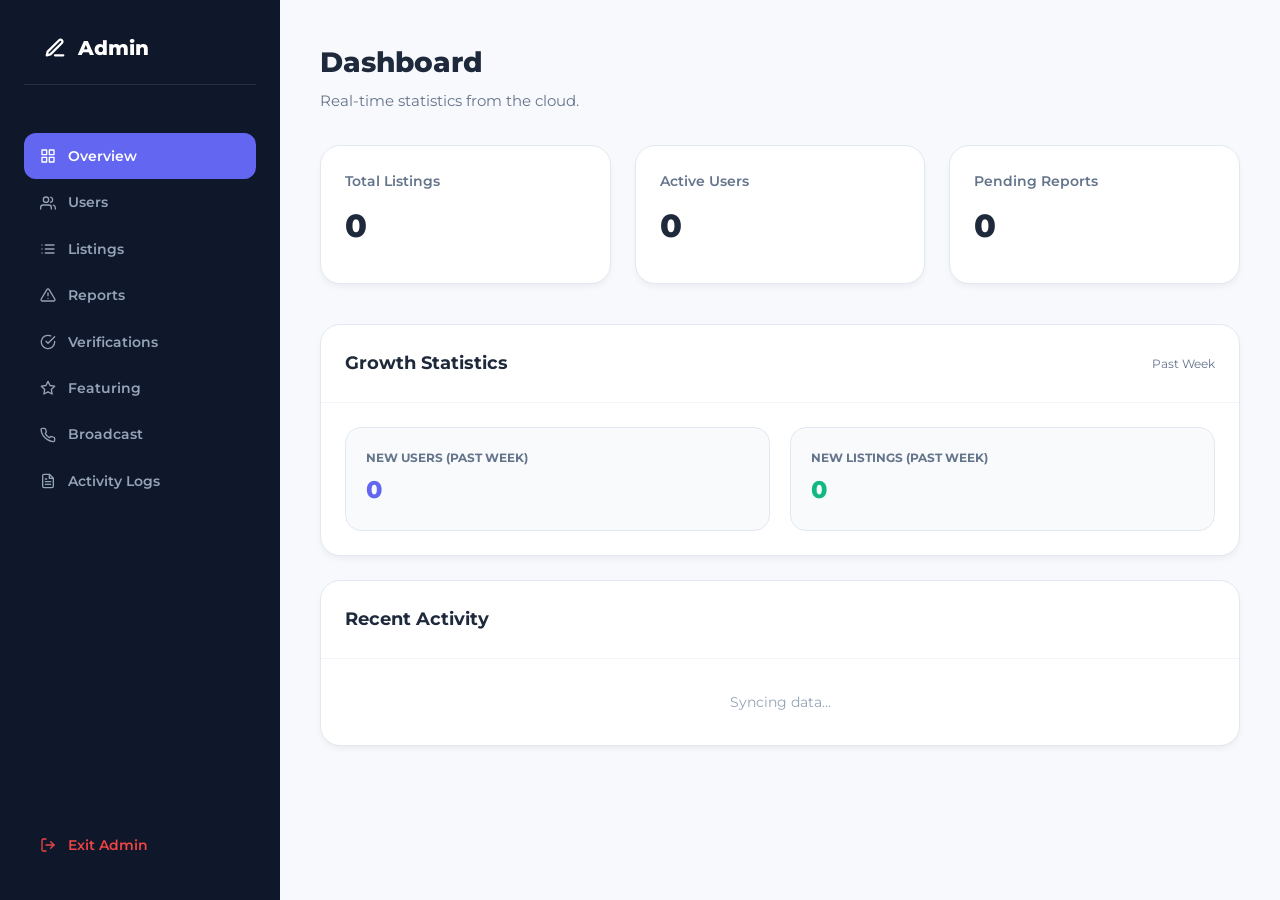
==== Admin/admin.html @ 61fda743 "Initial commit of BUBU project" ====
<!DOCTYPE html>
<html lang="en">

<head>
    <meta charset="UTF-8">
    <meta name="viewport" content="width=device-width, initial-scale=1.0">
    <title>BUBU GEBEYA — Admin Console</title>
    <link href="https://fonts.googleapis.com/css2?family=Montserrat:wght@400;600;700;800;900&display=swap"
        rel="stylesheet">
    <link rel="stylesheet" href="../Marketplace/style.css">
    <link rel="stylesheet" href="admin-style.css">
    <script src="https://cdn.jsdelivr.net/npm/chart.js"></script>
</head>

<body>

    <!-- Dashboard Layout -->
    <div class="admin-layout">
        <aside class="admin-sidebar">
            <div class="admin-logo">
                <svg width="22" height="22" viewBox="0 0 24 24" fill="none" stroke="currentColor" stroke-width="2.5"
                    stroke-linecap="round" stroke-linejoin="round">
                    <path d="M12 20h9" />
                    <path d="M16.5 3.5a2.121 2.121 0 0 1 3 3L7 19l-4 1 1-4L16.5 3.5z" />
                </svg>
                Admin
            </div>
            <nav>
                <div class="admin-nav-item active" data-target="overview">
                    <svg width="16" height="16" viewBox="0 0 24 24" fill="none" stroke="currentColor" stroke-width="2"
                        stroke-linecap="round" stroke-linejoin="round">
                        <rect x="3" y="3" width="7" height="7"></rect>
                        <rect x="14" y="3" width="7" height="7"></rect>
                        <rect x="14" y="14" width="7" height="7"></rect>
                        <rect x="3" y="14" width="7" height="7"></rect>
                    </svg>
                    Overview
                </div>
                <div class="admin-nav-item" data-target="users">
                    <svg width="16" height="16" viewBox="0 0 24 24" fill="none" stroke="currentColor" stroke-width="2"
                        stroke-linecap="round" stroke-linejoin="round">
                        <path d="M17 21v-2a4 4 0 0 0-4-4H5a4 4 0 0 0-4 4v2"></path>
                        <circle cx="9" cy="7" r="4"></circle>
                        <path d="M23 21v-2a4 4 0 0 0-3-3.87"></path>
                        <path d="M16 3.13a4 4 0 0 1 0 7.75"></path>
                    </svg>
                    Users
                </div>
                <div class="admin-nav-item" data-target="listings">
                    <svg width="16" height="16" viewBox="0 0 24 24" fill="none" stroke="currentColor" stroke-width="2"
                        stroke-linecap="round" stroke-linejoin="round">
                        <line x1="8" y1="6" x2="21" y2="6"></line>
                        <line x1="8" y1="12" x2="21" y2="12"></line>
                        <line x1="8" y1="18" x2="21" y2="18"></line>
                        <line x1="3" y1="6" x2="3.01" y2="6"></line>
                        <line x1="3" y1="12" x2="3.01" y2="12"></line>
                        <line x1="3" y1="18" x2="3.01" y2="18"></line>
                    </svg>
                    Listings
                </div>
                <div class="admin-nav-item" data-target="reports">
                    <svg width="16" height="16" viewBox="0 0 24 24" fill="none" stroke="currentColor" stroke-width="2"
                        stroke-linecap="round" stroke-linejoin="round">
                        <path
                            d="M10.29 3.86L1.82 18a2 2 0 0 0 1.71 3h16.94a2 2 0 0 0 1.71-3L13.71 3.86a2 2 0 0 0-3.42 0z">
                        </path>
                        <line x1="12" y1="9" x2="12" y2="13"></line>
                        <line x1="12" y1="17" x2="12.01" y2="17"></line>
                    </svg>
                    Reports
                </div>
                <div class="admin-nav-item" data-target="verifications">
                    <svg width="16" height="16" viewBox="0 0 24 24" fill="none" stroke="currentColor" stroke-width="2"
                        stroke-linecap="round" stroke-linejoin="round">
                        <path d="M22 11.08V12a10 10 0 1 1-5.93-9.14"></path>
                        <polyline points="22 4 12 14.01 9 11.01"></polyline>
                    </svg>
                    Verifications
                </div>
                <div class="admin-nav-item" data-target="featuring">
                    <svg width="16" height="16" viewBox="0 0 24 24" fill="none" stroke="currentColor" stroke-width="2"
                        stroke-linecap="round" stroke-linejoin="round">
                        <polygon
                            points="12 2 15.09 8.26 22 9.27 17 14.14 18.18 21.02 12 17.77 5.82 21.02 7 14.14 2 9.27 8.91 8.26 12 2">
                        </polygon>
                    </svg>
                    Featuring
                </div>
                <div class="admin-nav-item" data-target="broadcast">
                    <svg width="16" height="16" viewBox="0 0 24 24" fill="none" stroke="currentColor" stroke-width="2"
                        stroke-linecap="round" stroke-linejoin="round">
                        <path
                            d="M22 16.92v3a2 2 0 0 1-2.18 2 19.79 19.79 0 0 1-8.63-3.07A19.5 19.5 0 0 1 4.69 13a19.79 19.79 0 0 1-3.07-8.67A2 2 0 0 1 3.6 2h3a2 2 0 0 1 2 1.72c.127.96.361 1.903.7 2.81a2 2 0 0 1-.45 2.11L7.91 9.91a16 16 0 0 0 6.16 6.16l1.17-1.17a2 2 0 0 1 2.11-.45c.907.339 1.85.573 2.81.7A2 2 0 0 1 22 16.92z">
                        </path>
                    </svg>
                    Broadcast
                </div>
                <div class="admin-nav-item" data-target="audit">
                    <svg width="16" height="16" viewBox="0 0 24 24" fill="none" stroke="currentColor" stroke-width="2"
                        stroke-linecap="round" stroke-linejoin="round">
                        <path d="M14 2H6a2 2 0 0 0-2 2v16a2 2 0 0 0 2 2h12a2 2 0 0 0 2-2V8z"></path>
                        <polyline points="14 2 14 8 20 8"></polyline>
                        <line x1="16" y1="13" x2="8" y2="13"></line>
                        <line x1="16" y1="17" x2="8" y2="17"></line>
                        <polyline points="10 9 9 9 8 9"></polyline>
                    </svg>
                    Activity Logs
                </div>
            </nav>
            <div style="margin-top:auto">
                <div class="admin-nav-item" onclick="window.location.href='../Marketplace/index.html'"
                    style="color: #ef4444">
                    <svg width="16" height="16" viewBox="0 0 24 24" fill="none" stroke="currentColor" stroke-width="2"
                        stroke-linecap="round" stroke-linejoin="round">
                        <path d="M9 21H5a2 2 0 0 1-2-2V5a2 2 0 0 1 2-2h4"></path>
                        <polyline points="16 17 21 12 16 7"></polyline>
                        <line x1="21" y1="12" x2="9" y2="12"></line>
                    </svg>
                    Exit Admin
                </div>
            </div>
        </aside>

        <main class="admin-main">
            <!-- OVERVIEW -->
            <section id="section-overview" class="admin-section active">
                <header class="admin-header">
                    <h1>Dashboard</h1>
                    <p>Real-time statistics from the cloud.</p>
                </header>
                <div class="stats-grid" id="statsGrid">
                    <div class="stat-card">
                        <div class="stat-lbl">Total Listings</div>
                        <div class="stat-val" id="stat-ads">0</div>
                    </div>
                    <div class="stat-card">
                        <div class="stat-lbl">Active Users</div>
                        <div class="stat-val" id="stat-users">0</div>
                    </div>
                    <div class="stat-card">
                        <div class="stat-lbl">Pending Reports</div>
                        <div class="stat-val" id="stat-reports">0</div>
                    </div>
                </div>

                <div class="admin-card" style="margin-bottom: 24px;">
                    <div class="card-header">
                        <h2>Growth Statistics</h2>
                        <span style="font-size: 12px; color: #64748b;">Past Week</span>
                    </div>
                    <div style="padding: 24px; display: grid; grid-template-columns: repeat(2, 1fr); gap: 20px;">
                        <div
                            style="background: #f8fafc; padding: 20px; border-radius: 16px; border: 1px solid #e2e8f0;">
                            <div style="color: #64748b; font-size: 12px; font-weight: 700; text-transform: uppercase;">
                                New Users (Past Week)</div>
                            <div style="font-size: 24px; font-weight: 800; color: #6366f1; margin-top: 4px;"
                                id="growth-users">0</div>
                        </div>
                        <div
                            style="background: #f8fafc; padding: 20px; border-radius: 16px; border: 1px solid #e2e8f0;">
                            <div style="color: #64748b; font-size: 12px; font-weight: 700; text-transform: uppercase;">
                                New Listings (Past Week)</div>
                            <div style="font-size: 24px; font-weight: 800; color: #10b981; margin-top: 4px;"
                                id="growth-ads">0</div>
                        </div>
                    </div>
                </div>

                <div class="admin-card">
                    <div class="card-header">
                        <h2>Recent Activity</h2>
                    </div>
                    <div id="recentActivity">
                        <p style="padding: 32px; text-align: center; color: #94a3b8">Syncing data...</p>
                    </div>
                </div>
            </section>

            <!-- USERS -->
            <section id="section-users" class="admin-section">
                <header class="admin-header">
                    <h1>User Management</h1>
                </header>
                <div class="admin-card">
                    <div style="padding: 16px; border-bottom: 1px solid var(--admin-border);">
                        <input type="search" id="userSearch" autocomplete="new-password"
                            placeholder="Search users by ID, Name or Email..."
                            style="width: 100%; padding: 12px; border: 1px solid var(--admin-border); border-radius: 8px; font-family: inherit;"
                            oninput="filterUsers()">
                    </div>
                    <!-- USER SUB-TABS -->
                    <div
                        style="padding: 0 16px; border-bottom: 1px solid var(--admin-border); display: flex; gap: 4px; background: #fcfcfd;">
                        <button class="sub-tab active" onclick="switchUserSubTab('all', this)">All Users</button>
                        <button class="sub-tab" onclick="switchUserSubTab('active', this)">Active</button>
                        <button class="sub-tab" onclick="switchUserSubTab('banned', this)">Banned</button>
                    </div>
                    <table>
                        <thead>
                            <tr>
                                <th>User</th>
                                <th>Ban Reason</th>
                                <th>Phone</th>
                                <th style="text-align:center">Posts</th>
                                <th>Status</th>
                                <th>Actions</th>
                            </tr>
                        </thead>
                        <tbody id="userTable"></tbody>
                    </table>
                </div>
            </section>

            <!-- USER PROFILING -->
            <section id="section-profiling" class="admin-section">
                <header class="admin-header">
                    <div style="display: flex; align-items: center; gap: 12px;">
                        <button class="btn-action" style="background: white; border: 1px solid var(--admin-border);"
                            onclick="switchTab('users')">Back to Users</button>
                        <h1 style="margin: 0;">User Profiling & Insights</h1>
                    </div>
                </header>

                <div id="profilingResult">
                    <!-- Profiles will be rendered here -->
                </div>
            </section>

            <section id="section-listings" class="admin-section">
                <header class="admin-header">
                    <div style="display: flex; justify-content: space-between; align-items: center; width: 100%;">
                        <h1>Listing Management</h1>
                        <div id="listingFilterInfo"
                            style="display:none; align-items:center; gap:12px; background:#e0e7ff; padding:8px 16px; border-radius:12px;">
                            <span style="font-size:13px; color:#4338ca; font-weight:700;">Filtered by User</span>
                            <button class="btn-action" style="background:#4338ca; color:white; font-size:11px;"
                                onclick="clearListingFilter()">Clear & Show All</button>
                        </div>
                    </div>
                </header>
                <div class="admin-card">
                    <div style="padding: 16px; border-bottom: 1px solid var(--admin-border);">
                        <input type="text" id="adSearch" autocomplete="off" name="admin_ad_search"
                            placeholder="Search ads by Title, ID, Seller or Category..."
                            style="width: 100%; padding: 12px; border: 1px solid var(--admin-border); border-radius: 8px; font-family: inherit;"
                            oninput="filterAds()">
                    </div>
                    <table>
                        <thead>
                            <tr>
                                <th>Ad Details</th>
                                <th>Seller</th>
                                <th>Price</th>
                                <th>Category</th>
                                <th>Actions</th>
                            </tr>
                        </thead>
                        <tbody id="listingTable"></tbody>
                    </table>
                </div>
            </section>

            <!-- REPORTS -->
            <section id="section-reports" class="admin-section">
                <header class="admin-header">
                    <h1>Safety Reports</h1>
                </header>
                <div class="admin-card">
                    <table>
                        <thead>
                            <tr>
                                <th>Listing</th>
                                <th>Reported By</th>
                                <th>Reason</th>
                                <th>Details</th>
                                <th>Actions</th>
                            </tr>
                        </thead>
                        <tbody id="reportTable"></tbody>
                    </table>
                </div>
            </section>

            <!-- VERIFICATIONS -->
            <section id="section-verifications" class="admin-section">
                <header class="admin-header">
                    <h1>Identity Verifications</h1>
                </header>
                <div class="verif-tabs" style="margin-bottom: 20px;">
                    <button class="verif-tab active" onclick="switchVerifTab('pending', this)">Pending</button>
                    <button class="verif-tab" onclick="switchVerifTab('verified', this)">Approved</button>
                    <button class="verif-tab" onclick="switchVerifTab('rejected', this)">Rejected</button>
                    <button class="verif-tab" onclick="switchVerifTab('canceled', this)">Canceled</button>
                </div>
                <div class="admin-card">
                    <table>
                        <thead>
                            <tr>
                                <th>User</th>
                                <th>ID Photo</th>
                                <th>Selfie</th>
                                <th>Status</th>
                                <th>Actions</th>
                            </tr>
                        </thead>
                        <tbody id="verificationTable"></tbody>
                    </table>
                </div>
            </section>

            <!-- FEATURING (BOOST REQUESTS) -->
            <section id="section-featuring" class="admin-section">
                <header class="admin-header">
                    <h1>Featuring & Boost Requests</h1>
                </header>

                <!-- MANUAL SLOT CONTROL -->
                <div class="admin-card" style="margin-bottom: 24px; background: #fff7ed; border: 1px dashed #fdba74;">
                    <div class="card-header" style="border-bottom: 1px solid #fed7aa;">
                        <h2 style="color: #9a3412;">Manual Slot Control</h2>
                    </div>
                    <div style="padding: 20px;">
                        <p style="font-size: 12px; color: #c2410c; font-weight: 700; margin-bottom: 12px; text-transform: uppercase; letter-spacing: 0.5px;">Force-pin listings to homepage slider</p>
                        <div style="position: relative;">
                            <input type="text" id="manualFeatSearch" placeholder="Search listing by Title or ID to feature..." 
                                style="width: 100%; padding: 14px 16px; border: 2px solid #ffedd5; border-radius: 12px; outline: none; font-family: inherit; font-size: 14px; box-shadow: inset 0 2px 4px rgba(0,0,0,0.02);"
                                oninput="handleManualFeatSearch(this.value)">
                            <div id="manualFeatResults" class="search-results-pop hidden">
                                <!-- Results will appear here -->
                            </div>
                        </div>
                    </div>
                </div>

                <div style="padding: 0 16px; border-bottom: 1px solid var(--admin-border); display: flex; gap: 4px; background: #fcfcfd; margin-bottom: 20px;">
                    <button class="sub-tab active" onclick="switchFeatTab('pending', this)">Pending Boosts</button>
                    <button class="sub-tab" onclick="switchFeatTab('approved', this)">Currently Featured</button>
                </div>
                <div class="admin-card">
                    <table>
                        <thead>
                            <tr>
                                <th>Listing</th>
                                <th>Seller</th>
                                <th>Price</th>
                                <th>Status</th>
                                <th>Actions</th>
                            </tr>
                        </thead>
                        <tbody id="featuringTable"></tbody>
                    </table>
                </div>
            </section>
            <!-- BROADCAST -->
            <section id="section-broadcast" class="admin-section">
                <header class="admin-header">
                    <h1>Global Broadcaster</h1>
                    <p>Send messages or enable maintenance mode for all users.</p>
                </header>

                <div style="display: grid; grid-template-columns: 1fr 1fr; gap: 24px;">
                    <!-- LEFT: System Control -->
                    <div class="admin-card">
                        <div class="card-header">
                            <h2>System Control</h2>
                        </div>
                        <div style="padding: 24px;">
                            <div
                                style="display: flex; align-items: center; justify-content: space-between; background: #f8fafc; padding: 16px; border-radius: 12px; border: 1px solid #e2e8f0; margin-bottom: 20px;">
                                <div>
                                    <div style="font-weight: 700; color: #1e293b;">Maintenance Mode</div>
                                    <div style="font-size: 12px; color: #64748b;">Block all user access</div>
                                </div>
                                <label class="switch">
                                    <input type="checkbox" id="maintenanceToggle" onchange="toggleMaintenance(this.checked)">
                                    <span class="slider round"></span>
                                </label>
                            </div>

                            <label style="font-size: 11px; font-weight: 700; color: #64748b; text-transform: uppercase;">System Message</label>
                            <textarea id="broadcastMsg" rows="3" placeholder="Enter message..."
                                style="width: 100%; padding: 14px; border: 2px solid #f1f5f9; border-radius: 12px; margin-top: 8px; outline: none; font-family: inherit; font-size: 14px; resize: none;"></textarea>

                            <button onclick="setSystemMessage()" class="btn-action" style="width: 100%; margin-top: 16px; padding: 14px; background: #6366f1; color: white; border-radius: 12px; font-weight: 700;">Update Message</button>
                            <button onclick="clearSystemMessage()" class="btn-action" style="width: 100%; margin-top: 12px; padding: 12px; background: #f1f5f9; color: #64748b; border-radius: 12px; font-weight: 700;">Clear</button>
                        </div>
                    </div>

                    <!-- RIGHT: Current Status -->
                    <div class="admin-card">
                        <div class="card-header">
                            <h2>Current Status</h2>
                        </div>
                        <div id="broadcastStatus" style="padding: 24px; font-weight: 600; color: #475569;">
                            Loading status...
                        </div>
                    </div>
                </div>
            </section>

            <!-- AUDIT LOGS -->
            <section id="section-audit" class="admin-section">
                <header class="admin-header">
                    <div style="display:flex; justify-content:space-between; align-items:center; width:100%">
                        <div>
                            <h1>Activity Logs</h1>
                            <p>History of administrative actions.</p>
                        </div>
                        <button id="btnDeleteLogs" class="btn-action" style="background:#ef4444; color:white; display:none" onclick="deleteSelectedLogs()">Delete Selected</button>
                    </div>
                </header>

                <div class="admin-card">
                    <!-- TABS & FILTERS -->
                    <div style="padding: 16px; border-bottom: 1px solid var(--admin-border); display:flex; justify-content:space-between; align-items:center;">
                        <div style="display:flex; gap:8px">
                            <button class="sub-tab active">All Activity</button>
                        </div>

                        <!-- Time Filter -->
                        <div style="position:relative; display:inline-block">
                            <button class="btn-action" style="background:white; border:1.5px solid #e2e8f0; display:flex; align-items:center; gap:8px" onclick="toggleTimeDropdown()">
                                <svg width="14" height="14" viewBox="0 0 24 24" fill="none" stroke="currentColor" stroke-width="2" stroke-linecap="round" stroke-linejoin="round"><circle cx="12" cy="12" r="10"></circle><polyline points="12 6 12 12 16 14"></polyline></svg>
                                <span id="timeFilterLabel">Time Range</span>
                            </button>
                            <div id="timeDropdown" class="time-dropdown hidden">
                                <div class="time-opt" onclick="setTimeFilter('today')">Today</div>
                                <div class="time-opt" onclick="setTimeFilter('yesterday')">Yesterday</div>
                                <div class="time-opt" onclick="setTimeFilter('week')">Last Week</div>
                                <div class="time-opt" onclick="setTimeFilter('month')">Last Month</div>
                                <div style="border-top:1px solid #f1f5f9; padding-top:8px; margin-top:8px">
                                    <label style="font-size:10px; font-weight:700; color:#94a3b8; display:block; margin-bottom:4px">CUSTOM RANGE</label>
                                    <input type="date" id="dateFrom" style="width:100%; margin-bottom:8px; padding:4px">
                                    <input type="date" id="dateTo" style="width:100%; margin-bottom:8px; padding:4px">
                                    <button class="btn-action" style="width:100%; font-size:11px; background:var(--primary); color:white" onclick="setTimeFilter('custom')">Apply Range</button>
                                </div>
                            </div>
                        </div>
                    </div>

                    <table>
                        <thead>
                            <tr>
                                <th style="width:40px; text-align:center">
                                    <input type="checkbox" onchange="toggleAllLogs(this.checked)">
                                </th>
                                <th>Time</th>
                                <th>Account</th>
                                <th>Action</th>
                                <th>Details</th>
                            </tr>
                        </thead>
                        <tbody id="auditTable"></tbody>
                    </table>
                </div>
            </section>
        </main>
    </div>

    <!-- VIEW AD MODAL -->
    <div id="viewAdModal" class="login-overlay" style="display:none; backdrop-filter: blur(8px);">
        <div class="admin-modal-card">
            <div style="display: flex; justify-content: space-between; align-items: center; margin-bottom: 20px;">
                <h2 style="font-weight: 800; font-size: 20px;">Product Preview</h2>
                <button onclick="closeViewModal()"
                    style="background: #f1f5f9; border: none; padding: 8px 16px; border-radius: 8px; font-weight: 700; cursor: pointer;">←
                    Back</button>
            </div>
            <div id="adPreviewContent">
                <!-- Content generated by JS -->
            </div>
        </div>
    </div>

    <!-- QUICK EDIT MODAL -->
    <div id="editModal" class="login-overlay" style="display:none; backdrop-filter: blur(8px);">
        <div class="login-card" style="max-width: 500px; text-align: left;">
            <h2 style="font-weight: 800; font-size: 20px; margin-bottom: 20px;">Quick Edit Ad</h2>

            <label style="font-size: 11px; font-weight: 700; color: #64748b; text-transform: uppercase;">Ad
                Title</label>
            <input type="text" id="editAdTitle" placeholder="Title..." style="margin-top: 8px; margin-bottom: 16px;">

            <div style="display: grid; grid-template-columns: 1fr 1fr; gap: 16px; margin-bottom: 16px;">
                <div>
                    <label style="font-size: 11px; font-weight: 700; color: #64748b; text-transform: uppercase;">Price
                        (ETB)</label>
                    <input type="number" id="editAdPrice" placeholder="Price..." style="margin-top: 8px;">
                </div>
                <div>
                    <label
                        style="font-size: 11px; font-weight: 700; color: #64748b; text-transform: uppercase;">Category</label>
                    <select id="editAdCategory"
                        style="width: 100%; padding: 14px; border: 2px solid #f1f5f9; border-radius: 12px; margin-top: 8px; outline: none;">
                        <option value="phones">Phones</option>
                        <option value="electronics">Electronics</option>
                        <option value="vehicles">Vehicles</option>
                        <option value="fashion">Fashion</option>
                        <option value="other">Other</option>
                    </select>
                </div>
            </div>

            <div style="margin-bottom: 16px;">
                <label
                    style="font-size: 11px; font-weight: 700; color: #64748b; text-transform: uppercase;">Condition</label>
                <select id="editAdCondition"
                    style="width: 100%; padding: 14px; border: 2px solid #f1f5f9; border-radius: 12px; margin-top: 8px; outline: none;">
                    <option value="new">Brand New / New</option>
                    <option value="used">Used / Second Hand</option>
                </select>
            </div>

            <label
                style="font-size: 11px; font-weight: 700; color: #64748b; text-transform: uppercase;">Description</label>
            <textarea id="editAdDesc" rows="4"
                style="width: 100%; padding: 14px; border: 2px solid #f1f5f9; border-radius: 12px; margin-top: 8px; margin-bottom: 16px; outline: none; font-family: inherit; font-size: 14px; resize: none;"></textarea>

            <label
                style="font-size: 11px; font-weight: 700; color: #64748b; text-transform: uppercase;">Specifications</label>
            <div id="dynamicSpecsContainer" style="margin-top: 8px; margin-bottom: 16px; display: grid; gap: 12px;">
                <!-- Inputs generated by JS -->
            </div>

            <div style="display: flex; gap: 12px; margin-top: 24px;">
                <button onclick="saveAdminEdit()"
                    style="flex: 2; padding: 14px; background: var(--admin-accent); color: white; border-radius: 12px; font-weight: 700; cursor: pointer;">Save
                    Changes</button>
                <button onclick="closeAdminModal()"
                    style="flex: 1; padding: 14px; background: #f1f5f9; color: #475569; border-radius: 12px; font-weight: 700; cursor: pointer;">Cancel</button>
            </div>
        </div>
    </div>

    <!-- BAN MODAL -->
    <div id="banModal" class="login-overlay" style="display:none; backdrop-filter: blur(8px); z-index: 3000;">
        <div class="login-card" style="max-width: 400px; text-align: left;">
            <div style="display:flex; align-items:center; gap:12px; margin-bottom:16px;">
                <div
                    style="width:40px; height:40px; background:#fee2e2; border-radius:10px; display:flex; align-items:center; justify-content:center; color:#ef4444;">
                    <svg width="20" height="20" viewBox="0 0 24 24" fill="none" stroke="currentColor"
                        stroke-width="2.5">
                        <path
                            d="M10.29 3.86L1.82 18a2 2 0 0 0 1.71 3h16.94a2 2 0 0 0 1.71-3L13.71 3.86a2 2 0 0 0-3.42 0z" />
                        <line x1="12" y1="9" x2="12" y2="13" />
                        <line x1="12" y1="17" x2="12.01" y2="17" />
                    </svg>
                </div>
                <h2 style="font-weight: 800; font-size: 18px; margin: 0;">Restrict Account</h2>
            </div>

            <p style="font-size:13px; color:#64748b; margin-bottom:20px; line-height:1.5;">You are about to ban this
                user. This will prevent them from posting new ads or interacting with the platform.</p>

            <label style="font-size: 11px; font-weight: 700; color: #64748b; text-transform: uppercase;">Quick
                Reason</label>
            <select id="banQuickReason" onchange="handleBanReasonSelect(this.value)"
                style="width: 100%; padding: 12px; border: 2px solid #f1f5f9; border-radius: 12px; margin-top: 8px; margin-bottom: 16px; outline: none; font-family: inherit;">
                <option value="Scamming Activity">Scamming Activity</option>
                <option value="Inappropriate Content">Inappropriate Content</option>
                <option value="Fake or Misleading Product Info">Fake or Misleading Product Info</option>
                <option value="Multiple Accounts Policy Violation">Multiple Accounts Policy Violation</option>
                <option value="Other">Type below :</option>
            </select>

            <label style="font-size: 11px; font-weight: 700; color: #64748b; text-transform: uppercase;">Details /
                Custom Reason</label>
            <textarea id="banCustomReason" rows="3" placeholder="Provide more context..."
                style="width: 100%; padding: 12px; border: 2px solid #f1f5f9; border-radius: 12px; margin-top: 8px; margin-bottom: 24px; outline: none; font-family: inherit; font-size: 13px; resize: none;"></textarea>

            <div style="display: flex; gap: 12px;">
                <button onclick="confirmToggleBan()" id="banConfirmBtn"
                    style="flex: 2; padding: 14px; background: #ef4444; color: white; border-radius: 12px; font-weight: 700; cursor: pointer; border:none;">Confirm
                    Ban</button>
                <button onclick="closeBanModal()"
                    style="flex: 1; padding: 14px; background: #f1f5f9; color: #475569; border-radius: 12px; font-weight: 700; cursor: pointer; border:none;">Cancel</button>
            </div>
        </div>
    </div>

    <script src="https://cdn.jsdelivr.net/npm/@supabase/supabase-js@2"></script>
    <script src="../Marketplace/supabase.js"></script>
    <!-- IMAGE VIEWER MODAL -->
    <div id="imageViewerModal" class="login-overlay" style="display:none; z-index: 2000;">
        <div style="position:relative; max-width: 90vw; max-height: 90vh;">
            <button onclick="closeImageViewer()"
                style="position:absolute; top:-40px; right:0; background:white; border:none; border-radius:50%; width:32px; height:32px; cursor:pointer; font-weight:bold;">✕</button>
            <img id="viewerImg" src=""
                style="max-width:100%; max-height:90vh; border-radius:8px; box-shadow: 0 20px 25px -5px rgba(0,0,0,0.5);">
        </div>
    </div>

    <script src="admin-script.js"></script>
</body>

</html>
---- Marketplace/style.css ----
/* ============================================================
   DESIGN SYSTEM
============================================================ */
:root {
  --primary: #6366f1;
  --primary-dark: #4f52d3;
  --primary-light: #e0e7ff;
  --secondary: #6c6e7e;
  --tertiary: #7c3aed;
  --neutral: #585a68;
  --bg: #f8f9fc;
  --bg-card: #ffffff;
  --bg-sidebar: #ffffff;
  --border: #e5e7eb;
  --border-light: #f0f1f5;
  --text-primary: #111827;
  --text-secondary: #6b7280;
  --text-muted: #9ca3af;
  --success: #10b981;
  --warning: #f59e0b;
  --danger: #ef4444;
  --shadow-sm: 0 1px 3px rgba(0, 0, 0, .07), 0 1px 2px rgba(0, 0, 0, .05);
  --shadow: 0 4px 16px rgba(0, 0, 0, .08);
  --shadow-lg: 0 10px 32px rgba(0, 0, 0, .12);
  --radius-sm: 8px;
  --radius: 12px;
  --radius-lg: 16px;
  --radius-xl: 24px;
  --radius-full: 9999px;
  --font: 'Montserrat', system-ui, sans-serif;
  --nav-h: 64px;
  --sidebar-w: 260px;
}

/* ============================================================
   RESET & BASE
============================================================ */
*,
*::before,
*::after {
  box-sizing: border-box;
  margin: 0;
  padding: 0;
}

html {
  scroll-behavior: smooth;
}

body {
  font-family: var(--font);
  background: var(--bg);
  color: var(--text-primary);
  line-height: 1.6;
  font-size: 14px;
  min-height: 100vh;
}

a {
  color: inherit;
  text-decoration: none;
}

button {
  font-family: var(--font);
  cursor: pointer;
  border: none;
  background: none;
}

input,
select,
textarea {
  font-family: var(--font);
}

img {
  max-width: 100%;
  display: block;
}

ul {
  list-style: none;
}

/* ============================================================
   SCROLLBAR
============================================================ */
::-webkit-scrollbar {
  width: 6px;
  height: 6px;
}

::-webkit-scrollbar-track {
  background: transparent;
}

::-webkit-scrollbar-thumb {
  background: #d1d5db;
  border-radius: 3px;
}

::-webkit-scrollbar-thumb:hover {
  background: #9ca3af;
}

/* ============================================================
   UTILITIES
============================================================ */
.hidden {
  display: none !important;
}

.flex {
  display: flex;
}

.flex-col {
  flex-direction: column;
}

.items-center {
  align-items: center;
}

.justify-center {
  justify-content: center;
}

.justify-between {
  justify-content: space-between;
}

.gap-1 {
  gap: 4px;
}

.gap-2 {
  gap: 8px;
}

.gap-3 {
  gap: 12px;
}

.gap-4 {
  gap: 16px;
}

.gap-6 {
  gap: 24px;
}

.w-full {
  width: 100%;
}

.text-sm {
  font-size: 12px;
}

.text-base {
  font-size: 14px;
}

.text-lg {
  font-size: 16px;
}

.text-xl {
  font-size: 20px;
}

.text-2xl {
  font-size: 24px;
}

.font-medium {
  font-weight: 500;
}

.font-semibold {
  font-weight: 600;
}

.font-bold {
  font-weight: 700;
}

.text-primary {
  color: var(--primary);
}

.text-secondary {
  color: var(--text-secondary);
}

.text-muted {
  color: var(--text-muted);
}

.btn-back-nav {
  display: inline-flex;
  align-items: center;
  gap: 8px;
  padding: 10px 20px;
  background: var(--bg-card);
  border: 1.5px solid var(--border);
  border-radius: var(--radius);
  color: var(--text-secondary);
  font-weight: 600;
  font-size: 14px;
  margin-bottom: 20px;
  transition: all 0.2s;
  cursor: pointer;
}

.btn-back-nav:hover {
  border-color: var(--primary);
  color: var(--primary);
  background: var(--primary-light);
  transform: translateX(-4px);
}

.mt-1 {
  margin-top: 4px;
}

.mt-2 {
  margin-top: 8px;
}

.mt-4 {
  margin-top: 16px;
}

.mb-2 {
  margin-bottom: 8px;
}

.mb-4 {
  margin-bottom: 16px;
}

.truncate {
  overflow: hidden;
  white-space: nowrap;
  text-overflow: ellipsis;
}

/* ============================================================
   PAGES SYSTEM
============================================================ */
.page {
  display: none;
  min-height: 100vh;
}

.page.active {
  display: block;
}

/* ============================================================
   TOPNAV
============================================================ */
.topnav {
  height: var(--nav-h);
  background: var(--bg-card);
  border-bottom: 1px solid var(--border);
  display: flex;
  align-items: center;
  justify-content: space-between;
  padding: 0 24px;
  position: sticky;
  top: 0;
  z-index: 100;
  box-shadow: var(--shadow-sm);
}

.topnav-left {
  display: flex;
  align-items: center;
  flex: 1;
}

.topnav-logo {
  display: flex;
  align-items: center;
  gap: 8px;
  font-weight: 800;
  font-size: 18px;
  color: var(--primary);
  white-space: nowrap;
}

.topnav-logo img {
  height: 40px;
  width: auto;
}

.logo-icon {
  width: 36px;
  height: 36px;
  background: linear-gradient(135deg, var(--primary), var(--tertiary));
  border-radius: 10px;
  display: flex;
  align-items: center;
  justify-content: center;
}

.logo-icon svg {
  width: 20px;
  height: 20px;
  fill: white;
}

.topnav-search {
  flex: 1;
  max-width: 480px;
  display: flex;
  align-items: center;
  background: var(--bg);
  border: 1.5px solid var(--border);
  border-radius: var(--radius-full);
  padding: 2px 4px 2px 12px;
  transition: all 0.3s cubic-bezier(0.4, 0, 0.2, 1);
  opacity: 0;
  visibility: hidden;
  transform: translateY(-10px);
  pointer-events: none;
}

.topnav-search.visible {
  opacity: 1;
  visibility: visible;
  transform: translateY(0);
  pointer-events: all;
}

.topnav-search:focus-within {
  border-color: var(--primary);
  box-shadow: 0 0 0 3px rgba(99, 102, 241, .12);
}

.topnav-search input {
  flex: 1;
  padding: 8px 12px;
  border: none;
  background: transparent;
  font-size: 14px;
  outline: none;
  color: var(--text-primary);
}

.btn-nav-search {
  background: var(--primary);
  color: white;
  padding: 7px 16px;
  border-radius: var(--radius-full);
  font-weight: 700;
  font-size: 13px;
  transition: opacity .2s;
}

.btn-nav-search:hover {
  opacity: .9;
}

.topnav-search .search-icon {
  color: var(--text-muted);
  display: flex;
  align-items: center;
}

.topnav-actions {
  display: flex;
  align-items: center;
  gap: 12px;
  flex: 1;
  justify-content: flex-end;
}

.btn-post-ad {
  background: linear-gradient(135deg, var(--primary), var(--tertiary));
  color: white;
  padding: 9px 20px;
  border-radius: var(--radius-full);
  font-weight: 600;
  font-size: 13px;
  transition: opacity .2s, transform .15s;
  white-space: nowrap;
}

.btn-post-ad:hover {
  opacity: .9;
  transform: translateY(-1px);
}

.btn-icon {
  width: 36px;
  height: 36px;
  border-radius: 50%;
  display: flex;
  align-items: center;
  justify-content: center;
  background: var(--bg);
  color: var(--text-secondary);
  transition: background .2s, color .2s;
  position: relative;
  border: 1.5px solid var(--border);
}

.nav-icon-btn:hover {
  background: var(--primary-light) !important;
  color: var(--primary) !important;
  transform: translateY(-1px);
}

.badge {
  position: absolute;
  top: -3px;
  right: -3px;
  width: 16px;
  height: 16px;
  background: var(--danger);
  color: white;
  font-size: 9px;
  font-weight: 700;
  border-radius: 50%;
  display: flex;
  align-items: center;
  justify-content: center;
}

.avatar-btn {
  width: 36px;
  height: 36px;
  border-radius: 50%;
  background: linear-gradient(135deg, var(--primary), var(--tertiary));
  color: white;
  font-weight: 700;
  font-size: 14px;
  display: flex;
  align-items: center;
  justify-content: center;
  cursor: pointer;
  border: 2px solid var(--primary-light);
  transition: transform .2s;
}

.avatar-btn:hover {
  transform: scale(1.05);
}

/* ============================================================
   CONTAINER
============================================================ */
.container {
  max-width: 1280px;
  margin: 0 auto;
  padding: 0 20px;
}

/* ============================================================
   HERO / SEARCH BANNER
============================================================ */
.hero {
  background: linear-gradient(135deg, #1e1b4b 0%, #312e81 40%, #4c1d95 100%);
  padding: 56px 20px;
  text-align: center;
  position: relative;
  overflow: hidden;
}

.hero::before {
  content: '';
  position: absolute;
  inset: 0;
  background: url('/images/hero-bg.jpg') center/cover;
  opacity: .08;
}

.hero-content {
  position: relative;
  z-index: 1;
}

.hero h1 {
  font-size: clamp(24px, 5vw, 42px);
  font-weight: 800;
  color: white;
  margin-bottom: 8px;
  letter-spacing: -.5px;
}

.hero p {
  color: rgba(255, 255, 255, .7);
  font-size: 16px;
  margin-bottom: 32px;
}

.hero-search {
  display: flex;
  background: white;
  border-radius: var(--radius-full);
  overflow: hidden;
  max-width: 680px;
  margin: 0 auto;
  box-shadow: 0 8px 32px rgba(0, 0, 0, .25);
}

.hero-search input {
  flex: 1;
  padding: 16px 24px;
  border: none;
  outline: none;
  font-size: 15px;
  color: var(--text-primary);
}

.hero-search button {
  background: linear-gradient(135deg, var(--primary), var(--tertiary));
  color: white;
  padding: 0 28px;
  font-weight: 600;
  font-size: 15px;
  transition: opacity .2s;
}

.hero-search button:hover {
  opacity: .9;
}

/* ============================================================
   CATEGORIES
============================================================ */
.categories-section {
  padding: 32px 0;
}

.section-title {
  font-size: 18px;
  font-weight: 700;
  color: var(--text-primary);
  margin-bottom: 16px;
}

.categories-grid {
  display: grid;
  grid-template-columns: repeat(auto-fill, minmax(120px, 1fr));
  gap: 12px;
}

.cat-card {
  background: var(--bg-card);
  border: 1.5px solid var(--border);
  border-radius: var(--radius);
  padding: 20px 12px;
  text-align: center;
  cursor: pointer;
  transition: border-color .2s, transform .2s, box-shadow .2s;
}

.cat-card:hover {
  border-color: var(--primary);
  transform: translateY(-3px);
  box-shadow: var(--shadow);
}

.cat-card.active {
  border-color: var(--primary);
  background: var(--primary-light);
}

.cat-icon {
  display: flex;
  align-items: center;
  justify-content: center;
  margin-bottom: 10px;
  color: var(--text-secondary);
  transition: color .2s;
}

.cat-card:hover .cat-icon,
.cat-card.active .cat-icon {
  color: var(--primary);
}

.cat-name {
  font-size: 12px;
  font-weight: 600;
  color: var(--text-secondary);
}

.cat-count {
  font-size: 11px;
  color: var(--text-muted);
  margin-top: 2px;
}

/* ============================================================
   LISTINGS GRID
============================================================ */
.listings-section {
  padding: 0 0 48px;
}

.listings-header {
  display: flex;
  align-items: center;
  justify-content: space-between;
  margin-bottom: 16px;
  flex-wrap: wrap;
  gap: 8px;
}

.home-section-header {
  display: flex;
  flex-direction: column;
  align-items: center;
  text-align: center;
  margin-bottom: 32px;
  position: relative;
}

.home-section-header .sort-wrap {
  position: absolute;
  right: 0;
  bottom: 0;
}

.home-section-title {
  font-size: 28px;
  font-weight: 800;
  color: var(--text-primary);
  letter-spacing: -0.5px;
  margin-bottom: 6px;
}

@media (max-width: 600px) {
  .home-section-header .sort-wrap {
    position: static;
    margin-top: 16px;
  }
}


.listings-count {
  font-size: 13px;
  color: var(--text-secondary);
}

.sort-select {
  padding: 7px 12px;
  border: 1.5px solid var(--border);
  border-radius: var(--radius-sm);
  font-size: 13px;
  outline: none;
  background: var(--bg-card);
  color: var(--text-secondary);
  cursor: pointer;
}

.sort-select:focus {
  border-color: var(--primary);
}

.listings-grid {
  display: grid;
  grid-template-columns: repeat(auto-fill, minmax(320px, 1fr));
  gap: 20px;
}

/* ============================================================
   LISTING CARD
============================================================ */
.listing-card {
  background: var(--bg-card);
  border: 1.5px solid var(--border);
  border-radius: 4px;
  overflow: hidden;
  cursor: pointer;
  transition: box-shadow .2s, border-color .2s;
  position: relative;
}

.listing-card:hover {
  box-shadow: var(--shadow-lg);
  border-color: var(--primary);
}

.card-img {
  width: 100%;
  aspect-ratio: 4/3;
  object-fit: cover;
  background: var(--bg);
  border-radius: 0;
}

.card-img-wrap {
  position: relative;
}

.card-badges {
  position: absolute;
  top: 8px;
  left: 8px;
  display: flex;
  gap: 4px;
}

.badge-featured {
  background: linear-gradient(135deg, var(--warning), #f97316);
  color: white;
  font-size: 10px;
  font-weight: 700;
  padding: 3px 8px;
  border-radius: var(--radius-full);
  letter-spacing: .3px;
}

.badge-condition {
  font-size: 10px;
  font-weight: 600;
  padding: 3px 8px;
  border-radius: var(--radius-full);
}

.badge-new {
  background: #d1fae5;
  color: #065f46;
}

.badge-used {
  background: #fef3c7;
  color: #92400e;
}

.wishlist-btn {
  position: absolute;
  top: 8px;
  right: 8px;
  width: 32px;
  height: 32px;
  background: rgba(255, 255, 255, .95);
  border-radius: 4px;
  display: flex;
  align-items: center;
  justify-content: center;
  color: var(--text-secondary);
  transition: color .2s, background .2s;
  backdrop-filter: blur(4px);
  border: 1px solid rgba(0, 0, 0, .08);
}

.wishlist-btn:hover {
  color: var(--primary);
  background: white;
}

.wishlist-btn.saved {
  color: var(--primary);
}

.card-body {
  padding: 12px;
}

.card-title {
  font-size: 14px;
  font-weight: 700;
  color: var(--text-primary);
  margin-bottom: 6px;
  overflow: hidden;
  display: -webkit-box;
  -webkit-line-clamp: 2;
  -webkit-box-orient: vertical;
  line-height: 1.4;
}

.card-price {
  font-size: 18px;
  font-weight: 800;
  color: var(--primary);
  margin-bottom: 10px;
  letter-spacing: -.3px;
}

.card-footer {
  display: flex;
  align-items: center;
  justify-content: space-between;
  gap: 8px;
}

.card-location {
  display: flex;
  align-items: center;
  gap: 4px;
  font-size: 12px;
  color: var(--text-muted);
}

.btn-view-detail {
  padding: 5px 14px;
  border: 1.5px solid var(--primary);
  color: var(--primary);
  border-radius: 4px;
  font-size: 12px;
  font-weight: 600;
  background: none;
  cursor: pointer;
  white-space: nowrap;
  transition: background .15s, color .15s;
  font-family: var(--font);
  flex-shrink: 0;
}

.btn-view-detail:hover {
  background: var(--primary);
  color: white;
}

/* ============================================================
   FILTERS SIDEBAR (SEARCH PAGE)
============================================================ */
.search-layout {
  display: grid;
  grid-template-columns: 260px 1fr;
  gap: 24px;
  padding: 24px 0 48px;
}

.filters-panel {
  background: var(--bg-card);
  border: 1.5px solid var(--border);
  border-radius: var(--radius);
  padding: 20px;
  position: sticky;
  top: calc(var(--nav-h) + 16px);
  max-height: calc(100vh - var(--nav-h) - 32px);
  overflow-y: auto;
}

.filter-section {
  margin-bottom: 20px;
}

.filter-section:last-child {
  margin-bottom: 0;
}

.filter-label {
  font-size: 12px;
  font-weight: 700;
  color: var(--text-secondary);
  text-transform: uppercase;
  letter-spacing: .5px;
  margin-bottom: 10px;
}

.filter-group {
  display: flex;
  flex-direction: column;
  gap: 6px;
}

.filter-option {
  display: flex;
  align-items: center;
  gap: 8px;
  padding: 6px 8px;
  border-radius: var(--radius-sm);
  cursor: pointer;
  font-size: 13px;
  color: var(--text-secondary);
  transition: background .15s, color .15s;
}

.filter-option:hover {
  background: var(--primary-light);
  color: var(--primary);
}

.filter-option input[type="radio"],
.filter-option input[type="checkbox"] {
  accent-color: var(--primary);
  width: 14px;
  height: 14px;
  cursor: pointer;
}

.price-inputs {
  display: grid;
  grid-template-columns: 1fr 1fr;
  gap: 8px;
}

.price-inputs input {
  width: 100%;
  padding: 8px 10px;
  border: 1.5px solid var(--border);
  border-radius: var(--radius-sm);
  font-size: 13px;
  outline: none;
  transition: border-color .2s;
  background: var(--bg);
  color: var(--text-primary);
}

.price-inputs input:focus {
  border-color: var(--primary);
}

.btn-apply-filter {
  width: 100%;
  padding: 9px;
  background: var(--primary);
  color: white;
  border-radius: var(--radius-sm);
  font-weight: 600;
  font-size: 13px;
  margin-top: 12px;
  transition: background .2s;
}

.btn-apply-filter:hover {
  background: var(--primary-dark);
}

.btn-clear-filter {
  width: 100%;
  padding: 9px;
  border: 1.5px solid var(--border);
  color: var(--text-secondary);
  border-radius: var(--radius-sm);
  font-weight: 500;
  font-size: 13px;
  margin-top: 6px;
  transition: border-color .2s, color .2s;
}

.btn-clear-filter:hover {
  border-color: var(--primary);
  color: var(--primary);
}

/* --- Chip-style filter buttons --- */
.filter-chip-row {
  display: flex;
  flex-wrap: wrap;
  gap: 6px;
  margin-top: 8px;
}

.filter-chip {
  padding: 5px 12px;
  border: 1.5px solid var(--border);
  border-radius: 4px;
  font-size: 12px;
  font-weight: 500;
  color: var(--text-secondary);
  background: var(--bg);
  cursor: pointer;
  transition: border-color .15s, background .15s, color .15s;
  font-family: var(--font);
}

.filter-chip:hover {
  border-color: var(--primary);
  color: var(--primary);
}

.filter-chip.active {
  background: var(--primary);
  border-color: var(--primary);
  color: white;
}

/* --- Sub-category list (Electronics / Fashion) --- */
.filter-sub-list {
  display: flex;
  flex-direction: column;
  gap: 2px;
  margin-top: 8px;
}

.filter-sub-item {
  display: flex;
  align-items: center;
  gap: 10px;
  padding: 9px 12px;
  border-radius: 4px;
  cursor: pointer;
  font-size: 13px;
  font-weight: 500;
  color: var(--text-secondary);
  transition: background .15s, color .15s;
}

.filter-sub-item:hover {
  background: var(--primary-light);
  color: var(--primary);
}

.filter-sub-item.active {
  background: var(--primary);
  color: white;
}

.filter-sub-icon {
  font-size: 17px;
  width: 22px;
  text-align: center;
  flex-shrink: 0;
}

/* --- Price range radio list --- */
.filter-price-list {
  display: flex;
  flex-direction: column;
  gap: 6px;
  margin-top: 8px;
}

.filter-price-opt {
  display: flex;
  align-items: center;
  gap: 8px;
  font-size: 13px;
  color: var(--text-secondary);
  cursor: pointer;
}

.filter-price-opt input {
  accent-color: var(--primary);
  width: 14px;
  height: 14px;
  cursor: pointer;
}

/* --- Checkbox filter --- */
.filter-check-list {
  display: flex;
  flex-direction: column;
  gap: 6px;
  margin-top: 8px;
}

.filter-check-opt {
  display: flex;
  align-items: center;
  gap: 8px;
  font-size: 13px;
  color: var(--text-secondary);
  cursor: pointer;
}

.filter-check-opt input {
  accent-color: var(--primary);
  width: 14px;
  height: 14px;
  cursor: pointer;
}

/* --- Filter panel header --- */
.filter-panel-header {
  display: flex;
  align-items: center;
  justify-content: space-between;
  margin-bottom: 8px;
}

#googleBtnContainer {
  min-height: 40px;
  width: 100%;
}

#googleBtnContainer iframe {
  margin: 0 auto !important;
}

.filter-panel-title {
  font-size: 15px;
  font-weight: 700;
  color: var(--text-primary);
}

.filter-divider {
  border: none;
  border-top: 1px solid var(--border);
  margin: 10px 0 14px;
}

/* ============================================================
   PRODUCT DETAIL PAGE
============================================================ */
.detail-layout {
  display: grid;
  grid-template-columns: 1fr 380px;
  gap: 32px;
  padding: 24px 0 64px;
}

.gallery-container {
  position: relative;
}

.gallery-main {
  height: 440px;
  border-radius: var(--radius-lg);
  overflow: hidden;
  background: #f8fafc;
  margin-bottom: 12px;
  position: relative;
  cursor: pointer;
  border: 1px solid var(--border);
  box-shadow: var(--shadow-sm);
}

.gallery-main img {
  width: 100%;
  height: 100%;
  object-fit: contain;
  transition: opacity .3s;
}

.gallery-counter {
  position: absolute;
  bottom: 16px;
  right: 16px;
  background: rgba(0, 0, 0, 0.65);
  backdrop-filter: blur(4px);
  color: white;
  padding: 6px 14px;
  border-radius: var(--radius-full);
  font-size: 11px;
  font-weight: 700;
  pointer-events: none;
}

.gallery-btn {
  position: absolute;
  top: 50%;
  transform: translateY(-50%);
  width: 44px;
  height: 44px;
  border-radius: 50%;
  background: rgba(255, 255, 255, 0.9);
  backdrop-filter: blur(8px);
  border: 1px solid rgba(0, 0, 0, 0.05);
  display: flex;
  align-items: center;
  justify-content: center;
  color: var(--text-primary);
  cursor: pointer;
  box-shadow: 0 4px 12px rgba(0, 0, 0, 0.1);
  opacity: 0;
  transition: all 0.3s cubic-bezier(0.4, 0, 0.2, 1);
  z-index: 10;
}

.gallery-btn.prev { left: 16px; }
.gallery-btn.next { right: 16px; }

.gallery-main:hover .gallery-btn {
  opacity: 1;
}

.gallery-btn:hover {
  background: white;
  color: var(--primary);
  transform: translateY(-50%) scale(1.1);
  box-shadow: 0 6px 16px rgba(0, 0, 0, 0.15);
}

.gallery-btn:active {
  transform: translateY(-50%) scale(0.95);
}

.gallery-thumbs {
  display: flex;
  gap: 10px;
  overflow-x: auto;
  padding-bottom: 8px;
}

.gallery-thumb {
  width: 72px;
  height: 72px;
  border-radius: 12px;
  overflow: hidden;
  border: 2.5px solid transparent;
  cursor: pointer;
  transition: all 0.2s;
  flex-shrink: 0;
  opacity: 0.6;
}

.gallery-thumb.active {
  border-color: var(--primary);
  opacity: 1;
  transform: scale(1.05);
}

.gallery-thumb:hover {
  opacity: 1;
}

.detail-main-content {
  display: flex;
  flex-direction: column;
  gap: 24px;
}

.detail-info-card {
  background: var(--bg-card);
  border: 1px solid var(--border);
  border-radius: var(--radius-xl);
  padding: 32px;
  box-shadow: 0 1px 3px rgba(0, 0, 0, 0.02);
}

.detail-title {
  font-size: 28px;
  font-weight: 800;
  color: var(--text-primary);
  margin-bottom: 12px;
  line-height: 1.25;
  letter-spacing: -0.5px;
}

.detail-price {
  font-size: 32px;
  font-weight: 900;
  color: var(--primary);
  margin-bottom: 24px;
}

.specs-container {
  background: #f8fafc;
  border-radius: 20px;
  padding: 24px;
  display: flex;
  flex-direction: column;
  gap: 16px;
  border: 1px solid #eef2f6;
}

.specs-section-title {
  font-size: 13px;
  font-weight: 800;
  color: var(--text-muted);
  text-transform: uppercase;
  letter-spacing: 0.5px;
  margin-bottom: 4px;
}

.specs-grid {
  display: grid;
  grid-template-columns: repeat(2, 1fr);
  gap: 8px;
}

.spec-item {
  background: white;
  padding: 10px 12px;
  border-radius: 10px;
  border: 1px solid #f1f5f9;
  display: flex;
  flex-direction: column;
  gap: 2px;
}

.spec-label {
  font-size: 10px;
  font-weight: 700;
  color: var(--text-muted);
  text-transform: uppercase;
  letter-spacing: 1px;
}

.spec-value {
  font-size: 14px;
  font-weight: 700;
  color: var(--text-primary);
}

.desc-section {
  padding-top: 16px;
}

.desc-section h3 {
  font-size: 16px;
  font-weight: 700;
  color: var(--text-primary);
  margin-bottom: 12px;
}

.desc-text {
  font-size: 15px;
  line-height: 1.7;
  color: var(--text-secondary);
  white-space: pre-line;
}

.divider {
  border: none;
  border-top: 1.5px solid var(--border);
  margin: 16px 0;
}

/* SELLER CARD */
.seller-card {
  background: var(--bg-card);
  border: 1.5px solid var(--border);
  border-radius: var(--radius);
  padding: 20px;
  margin-bottom: 16px;
}

.seller-header {
  display: flex;
  align-items: center;
  gap: 12px;
  margin-bottom: 16px;
}

.seller-avatar {
  width: 52px;
  height: 52px;
  border-radius: 50%;
  background: linear-gradient(135deg, var(--primary), var(--tertiary));
  display: flex;
  align-items: center;
  justify-content: center;
  font-size: 20px;
  font-weight: 700;
  color: white;
  flex-shrink: 0;
}

.seller-name {
  font-size: 16px;
  font-weight: 700;
  color: var(--text-primary);
}

.seller-joined {
  font-size: 12px;
  color: var(--text-muted);
}

.seller-rating {
  display: flex;
  align-items: center;
  gap: 4px;
  font-size: 13px;
}

.stars {
  color: var(--warning);
}

.btn-call {
  width: 100%;
  padding: 13px;
  background: var(--success);
  color: white;
  border-radius: var(--radius);
  font-size: 15px;
  font-weight: 700;
  display: flex;
  align-items: center;
  justify-content: center;
  gap: 8px;
  margin-bottom: 10px;
  transition: background .2s, transform .15s;
}

.btn-call:hover {
  background: #059669;
  transform: translateY(-1px);
}

.btn-report {
  width: 100%;
  padding: 10px;
  border: 1.5px solid var(--border);
  color: var(--text-muted);
  border-radius: var(--radius);
  font-size: 13px;
  font-weight: 500;
  display: flex;
  align-items: center;
  justify-content: center;
  gap: 6px;
  transition: border-color .2s, color .2s;
}

.btn-report:hover {
  border-color: var(--danger);
  color: var(--danger);
}

.breadcrumb {
  display: flex;
  align-items: center;
  gap: 6px;
  font-size: 13px;
  color: var(--text-muted);
  padding: 16px 0 0;
  flex-wrap: wrap;
}

.breadcrumb a {
  color: var(--text-secondary);
  transition: color .15s;
}

.breadcrumb a:hover {
  color: var(--primary);
}

.breadcrumb span {
  color: var(--text-muted);
}

/* ============================================================
   NEW DETAIL PAGE LAYOUT (Synced with Admin)
============================================================ */
.detail-layout-new {
  display: flex;
  flex-direction: column;
  margin-top: 16px;
}

.detail-thumbs-strip {
  display: flex;
  flex-direction: column;
  gap: 8px;
  overflow-y: auto;
  padding-right: 4px;
}

@media (max-width: 1100px) {
  .detail-3col-grid {
    grid-template-columns: 1fr 1fr !important;
  }
  
  .detail-3col-grid > div:first-child {
    grid-column: span 2;
    justify-content: center;
  }
}

@media (max-width: 768px) {
  .detail-3col-grid {
    grid-template-columns: 1fr !important;
  }
  
  .detail-3col-grid > div:first-child {
    grid-column: 1;
    flex-direction: column-reverse;
  }
  
  #mainPreviewContainer {
    width: 100% !important;
    height: auto !important;
    aspect-ratio: 4/3;
  }
  
  .detail-thumbs-strip {
    width: 100% !important;
    height: auto !important;
    flex-direction: row;
    overflow-x: auto;
    overflow-y: hidden;
    padding-bottom: 8px;
    padding-right: 0;
  }
}

/* ============================================================
   POST AD FORM
============================================================ */
.post-page {
  padding: 32px 0 64px;
}

.post-header {
  text-align: center;
  margin-bottom: 32px;
}

.post-header h1 {
  font-size: 28px;
  font-weight: 800;
  margin-bottom: 8px;
}

.post-header p {
  color: var(--text-secondary);
}

.post-form {
  max-width: 720px;
  margin: 0 auto;
  background: var(--bg-card);
  border: 1.5px solid var(--border);
  border-radius: var(--radius-lg);
  padding: 32px;
}

.form-section {
  margin-bottom: 28px;
}

.form-section-title {
  font-size: 13px;
  font-weight: 700;
  text-transform: uppercase;
  letter-spacing: .5px;
  color: var(--text-secondary);
  margin-bottom: 16px;
  padding-bottom: 8px;
  border-bottom: 1.5px solid var(--border);
}

.form-group {
  margin-bottom: 16px;
}

.form-label {
  display: block;
  font-size: 13px;
  font-weight: 600;
  color: var(--text-primary);
  margin-bottom: 6px;
}

.form-label span {
  color: var(--danger);
}

.form-input {
  width: 100%;
  padding: 11px 14px;
  border: 1.5px solid var(--border);
  border-radius: var(--radius-sm);
  font-size: 14px;
  outline: none;
  background: var(--bg);
  color: var(--text-primary);
  transition: border-color .2s, box-shadow .2s;
}

.form-input:focus {
  border-color: var(--primary);
  box-shadow: 0 0 0 3px rgba(99, 102, 241, .1);
}

.form-textarea {
  resize: vertical;
  min-height: 100px;
}

.form-select {
  width: 100%;
  padding: 11px 14px;
  border: 1.5px solid var(--border);
  border-radius: var(--radius-sm);
  font-size: 14px;
  outline: none;
  background: var(--bg);
  color: var(--text-primary);
  cursor: pointer;
}

.form-select:focus {
  border-color: var(--primary);
}

.form-grid {
  display: grid;
  grid-template-columns: 1fr 1fr;
  gap: 16px;
}

.upload-area {
  border: 2px dashed var(--border);
  border-radius: var(--radius);
  padding: 32px;
  text-align: center;
  cursor: pointer;
  transition: border-color .2s, background .2s;
}

.upload-area:hover {
  border-color: var(--primary);
  background: var(--primary-light);
}

.upload-icon {
  font-size: 40px;
  margin-bottom: 8px;
}

.upload-text {
  font-size: 14px;
  color: var(--text-secondary);
  margin-bottom: 4px;
}

.upload-hint {
  font-size: 12px;
  color: var(--text-muted);
}

.preview-grid {
  display: grid;
  grid-template-columns: repeat(auto-fill, minmax(80px, 1fr));
  gap: 8px;
  margin-top: 12px;
}

.preview-item {
  aspect-ratio: 1;
  border-radius: var(--radius-sm);
  overflow: hidden;
  position: relative;
  border: 1.5px solid var(--border);
}

.preview-item img {
  width: 100%;
  height: 100%;
  object-fit: cover;
}

.preview-remove {
  position: absolute;
  top: 2px;
  right: 2px;
  width: 20px;
  height: 20px;
  background: rgba(0, 0, 0, .6);
  color: white;
  border-radius: 50%;
  display: flex;
  align-items: center;
  justify-content: center;
  font-size: 12px;
  cursor: pointer;
}

.btn-submit-ad {
  width: 100%;
  padding: 14px;
  background: linear-gradient(135deg, var(--primary), var(--tertiary));
  color: white;
  border-radius: var(--radius);
  font-size: 16px;
  font-weight: 700;
  transition: opacity .2s, transform .15s;
}

.btn-submit-ad:hover {
  opacity: .92;
  transform: translateY(-1px);
}

.btn-submit-ad:active {
  transform: translateY(0);
}

.steps-bar {
  display: flex;
  align-items: center;
  justify-content: center;
  gap: 8px;
  margin-bottom: 28px;
}

.step {
  display: flex;
  align-items: center;
  gap: 8px;
}

.step-num {
  width: 28px;
  height: 28px;
  border-radius: 50%;
  background: var(--border);
  color: var(--text-muted);
  font-size: 12px;
  font-weight: 700;
  display: flex;
  align-items: center;
  justify-content: center;
}

.step.active .step-num {
  background: var(--primary);
  color: white;
}

.step.done .step-num {
  background: var(--success);
  color: white;
}

.step-label {
  font-size: 12px;
  font-weight: 600;
  color: var(--text-muted);
}

.step.active .step-label {
  color: var(--primary);
}

.step-line {
  width: 40px;
  height: 2px;
  background: var(--border);
}

.step.done+.step-line,
.step.active+.step-line {
  background: var(--primary);
}


/* ============================================================
   USER PROFILE PAGE (COMPACT & PROFESSIONAL)
============================================================ */
.profile-layout {
  display: grid;
  grid-template-columns: 280px 1fr;
  gap: 20px;
  padding: 16px 0 48px;
  align-items: start;
}

.profile-card {
  background: var(--bg-card);
  border: 1.5px solid var(--border);
  border-radius: var(--radius-lg);
  overflow: hidden;
  box-shadow: var(--shadow-sm);
}

.profile-card-cover {
  height: 40px; /* Reduced from 60px */
  background: linear-gradient(135deg, var(--primary), var(--tertiary));
}

.profile-card-body {
  padding: 0 16px 16px;
}

.profile-avatar-wrap {
  margin-top: -36px; /* Half of avatar height to overlap cover */
  margin-bottom: 8px;
  display: flex;
  flex-direction: column;
  align-items: center;
}

.profile-avatar, #profileAvatarDisplay {
  width: 72px;
  height: 72px;
  border-radius: 50%;
  background: linear-gradient(135deg, var(--primary-dark), var(--tertiary));
  display: flex;
  align-items: center;
  justify-content: center;
  font-size: 28px;
  font-weight: 700;
  color: white;
  border: 3px solid var(--bg-card);
  box-shadow: var(--shadow-sm);
  object-fit: cover;
}

.profile-info-header {
  text-align: center;
  padding-bottom: 12px;
  border-bottom: 1px solid var(--border-light);
  margin-bottom: 12px;
}

.profile-name {
  font-size: 18px;
  font-weight: 800;
  color: var(--text-primary);
  margin-top: 4px;
}

.profile-joined {
  font-size: 12px;
  color: var(--text-muted);
  margin-top: 0; /* Compacted */
}

.verification-badge {
  display: inline-flex;
  align-items: center;
  gap: 6px;
  background: #eff6ff;
  padding: 4px 10px;
  border-radius: 20px;
  color: #1d4ed8;
  border: 1px solid #dbeafe;
  font-size: 11px;
  font-weight: 700;
  margin-top: 6px;
}

.profile-name {
  font-size: 26px;
  font-weight: 800;
  margin-bottom: 4px;
  color: var(--text-primary);
}

.profile-joined {
  font-size: 14px;
  color: var(--text-muted);
  margin-bottom: 0;
}

.profile-stats {
  display: grid;
  grid-template-columns: repeat(3, 1fr);
  gap: 4px;
  text-align: center;
  border-top: 1.5px solid var(--border);
  padding-top: 12px;
  margin-bottom: 16px;
}

.stat-val {
  font-size: 18px;
  font-weight: 800;
  color: var(--primary);
}

.stat-lbl {
  font-size: 11px;
  color: var(--text-muted);
}

.profile-info-list {
  display: flex;
  flex-direction: column;
  gap: 8px;
}

.profile-info-item {
  display: flex;
  align-items: center;
  gap: 12px;
  font-size: 15px;
  font-weight: 500;
  color: var(--text-secondary);
}

.profile-info-item span:first-child {
  color: var(--text-muted);
  font-size: 18px;
}

.btn-edit-profile {
  width: 100%;
  padding: 10px;
  border: 1.5px solid var(--primary);
  color: var(--primary);
  border-radius: var(--radius-sm);
  font-weight: 600;
  font-size: 13px;
  margin-top: 16px;
  transition: background .2s, color .2s;
}

.btn-edit-profile:hover {
  background: var(--primary);
  color: white;
}

.profile-tabs {
  display: flex;
  gap: 4px;
  margin-bottom: 20px;
  background: var(--bg-card);
  border: 1.5px solid var(--border);
  border-radius: var(--radius);
  padding: 4px;
}

.profile-tab {
  flex: 1;
  padding: 9px;
  border-radius: var(--radius-sm);
  font-size: 13px;
  font-weight: 600;
  color: var(--text-secondary);
  cursor: pointer;
  text-align: center;
  transition: background .2s, color .2s;
}

.profile-tab.active {
  background: var(--primary);
  color: white;
}

.profile-tab:hover:not(.active) {
  background: var(--primary-light);
  color: var(--primary);
}

.user-listing-grid {
  display: grid;
  grid-template-columns: repeat(auto-fill, minmax(320px, 1fr));
  gap: 20px;
}

.user-listing-actions {
  display: flex;
  gap: 6px;
  padding: 8px 12px 12px;
}

.btn-edit-listing {
  flex: 1;
  padding: 7px;
  border: 1.5px solid var(--border);
  border-radius: var(--radius-sm);
  font-size: 12px;
  font-weight: 600;
  color: var(--text-secondary);
  text-align: center;
  cursor: pointer;
  transition: border-color .2s, color .2s;
}

.btn-edit-listing:hover {
  border-color: var(--primary);
  color: var(--primary);
}

.btn-del-listing {
  flex: 1;
  padding: 7px;
  border: 1.5px solid var(--border);
  border-radius: var(--radius-sm);
  font-size: 12px;
  font-weight: 600;
  color: var(--text-muted);
  text-align: center;
  cursor: pointer;
  transition: border-color .2s, color .2s, background .2s;
}

.btn-del-listing:hover {
  border-color: var(--danger);
  color: var(--danger);
}

/* ============================================================
   ADMIN DASHBOARD
============================================================ */
.admin-layout {
  display: grid;
  grid-template-columns: 220px 1fr;
  min-height: calc(100vh - var(--nav-h));
}

.admin-sidebar {
  background: #1e1b4b;
  padding: 20px 0;
  flex-direction: column;
  display: flex;
}

.admin-logo {
  padding: 0 20px 20px;
  border-bottom: 1px solid rgba(255, 255, 255, .1);
  margin-bottom: 12px;
  font-size: 14px;
  font-weight: 800;
  color: white;
  display: flex;
  align-items: center;
  gap: 8px;
}

.admin-nav-item {
  display: flex;
  align-items: center;
  gap: 10px;
  padding: 10px 20px;
  font-size: 13px;
  font-weight: 500;
  color: rgba(255, 255, 255, .6);
  cursor: pointer;
  transition: background .15s, color .15s;
}

.admin-nav-item:hover {
  background: rgba(255, 255, 255, .07);
  color: white;
}

.admin-nav-item.active {
  background: rgba(99, 102, 241, .25);
  color: white;
  border-right: 3px solid var(--primary);
}

.admin-main {
  padding: 28px;
  background: var(--bg);
}

.admin-header {
  margin-bottom: 24px;
}

.admin-header h1 {
  font-size: 24px;
  font-weight: 800;
}

.admin-header p {
  color: var(--text-secondary);
  font-size: 14px;
}

.stats-cards {
  display: grid;
  grid-template-columns: repeat(auto-fill, minmax(180px, 1fr));
  gap: 16px;
  margin-bottom: 28px;
}

.stat-card {
  background: var(--bg-card);
  border: 1.5px solid var(--border);
  border-radius: var(--radius);
  padding: 20px;
}

.stat-card-icon {
  font-size: 28px;
  margin-bottom: 8px;
}

.stat-card-val {
  font-size: 28px;
  font-weight: 800;
  color: var(--text-primary);
}

.stat-card-lbl {
  font-size: 13px;
  color: var(--text-secondary);
}

.stat-card-change {
  font-size: 12px;
  color: var(--success);
  margin-top: 4px;
}

.admin-table-wrap {
  background: var(--bg-card);
  border: 1.5px solid var(--border);
  border-radius: var(--radius);
  overflow: hidden;
}

.admin-table-header {
  display: flex;
  align-items: center;
  justify-content: space-between;
  padding: 16px 20px;
  border-bottom: 1.5px solid var(--border);
}

.admin-table-header h2 {
  font-size: 16px;
  font-weight: 700;
}

table {
  width: 100%;
  border-collapse: collapse;
}

thead {
  background: var(--bg);
}

th {
  text-align: left;
  padding: 10px 16px;
  font-size: 11px;
  font-weight: 700;
  text-transform: uppercase;
  letter-spacing: .5px;
  color: var(--text-muted);
}

td {
  padding: 12px 16px;
  border-top: 1px solid var(--border);
  font-size: 13px;
  vertical-align: middle;
}

tr:hover td {
  background: var(--bg);
}

.table-avatar {
  width: 32px;
  height: 32px;
  border-radius: 50%;
  background: linear-gradient(135deg, var(--primary), var(--tertiary));
  display: flex;
  align-items: center;
  justify-content: center;
  font-size: 13px;
  font-weight: 700;
  color: white;
}

.table-badge {
  padding: 3px 10px;
  border-radius: var(--radius-full);
  font-size: 11px;
  font-weight: 600;
}

.table-badge.active {
  background: #d1fae5;
  color: #065f46;
}

.table-badge.pending {
  background: #fef3c7;
  color: #92400e;
}

.table-badge.reported {
  background: #fee2e2;
  color: #991b1b;
}

.table-badge.featured {
  background: var(--primary-light);
  color: var(--primary);
}

.btn-table-del {
  padding: 5px 12px;
  background: #fee2e2;
  color: var(--danger);
  border-radius: var(--radius-sm);
  font-size: 12px;
  font-weight: 600;
  transition: background .2s;
}

.btn-table-del:hover {
  background: var(--danger);
  color: white;
}

.btn-table-view {
  padding: 5px 12px;
  background: var(--primary-light);
  color: var(--primary);
  border-radius: var(--radius-sm);
  font-size: 12px;
  font-weight: 600;
  transition: background .2s;
}

.btn-table-view:hover {
  background: var(--primary);
  color: white;
}

.btn-table-feat {
  padding: 5px 12px;
  background: #fef3c7;
  color: #92400e;
  border-radius: var(--radius-sm);
  font-size: 12px;
  font-weight: 600;
  transition: background .2s;
}

.btn-table-feat:hover {
  background: var(--warning);
  color: white;
}

.admin-section {
  display: none;
}

.admin-section.active {
  display: block;
}

/* ============================================================
   MODAL
============================================================ */
/* Auth Modal Specifics */
.auth-modal-card {
  background: white;
  width: 100%;
  max-width: 420px;
  padding: 40px;
  border-radius: 24px;
  box-shadow: 0 20px 25px -5px rgba(0, 0, 0, 0.1), 0 10px 10px -5px rgba(0, 0, 0, 0.04);
  position: relative;
  animation: modalIn 0.3s ease-out;
}

.auth-header h2 {
  margin-bottom: 4px;
}

.auth-header p {
  margin-bottom: 24px;
}

#googleBtnContainer {
  display: flex;
  justify-content: center;
  width: 100%;
}

.modal-overlay {
  position: fixed;
  inset: 0;
  background: rgba(15, 23, 42, 0.4);
  backdrop-filter: blur(8px);
  display: flex;
  align-items: center;
  justify-content: center;
  z-index: 1000;
  opacity: 0;
  visibility: hidden;
  transition: all 0.3s;
}

.modal-overlay.open {
  opacity: 1;
  visibility: visible;
}

@keyframes modalIn {
  from {
    transform: scale(0.95);
    opacity: 0;
  }

  to {
    transform: scale(1);
    opacity: 1;
  }
}

.modal {
  background: var(--bg-card);
  border-radius: var(--radius-lg);
  max-width: 480px;
  width: 100%;
  max-height: 90vh;
  display: flex;
  flex-direction: column;
  overflow: hidden;
  animation: slideUp .25s ease;
  box-shadow: var(--shadow-lg);
}

@keyframes slideUp {
  from {
    opacity: 0;
    transform: translateY(24px);
  }

  to {
    opacity: 1;
    transform: translateY(0);
  }
}

.modal-header {
  display: flex;
  align-items: center;
  justify-content: space-between;
  padding: 20px 24px;
  border-bottom: 1.5px solid var(--border);
}

.modal-header h2 {
  font-size: 18px;
  font-weight: 700;
}

.modal-close {
  width: 30px;
  height: 30px;
  border-radius: 50%;
  background: var(--bg);
  display: flex;
  align-items: center;
  justify-content: center;
  font-size: 18px;
  color: var(--text-secondary);
  cursor: pointer;
  transition: background .2s, color .2s;
}

.modal-close:hover {
  background: var(--danger);
  color: white;
}

.modal-body {
  padding: 24px;
  overflow-y: auto;
  flex: 1;
}

.modal-footer {
  display: flex;
  gap: 10px;
  padding: 0 24px 20px;
  justify-content: flex-end;
}

.btn-modal-cancel {
  padding: 9px 20px;
  border: 1.5px solid var(--border);
  border-radius: var(--radius-sm);
  font-weight: 600;
  font-size: 13px;
  color: var(--text-secondary);
  transition: border-color .2s;
}

.btn-modal-cancel:hover {
  border-color: var(--neutral);
}

.btn-modal-submit {
  padding: 9px 20px;
  background: var(--primary);
  color: white;
  border-radius: var(--radius-sm);
  font-weight: 600;
  font-size: 13px;
  transition: background .2s;
}

.btn-modal-submit:hover {
  background: var(--primary-dark);
}

.btn-modal-danger {
  padding: 9px 20px;
  background: var(--danger);
  color: white;
  border-radius: var(--radius-sm);
  font-weight: 600;
  font-size: 13px;
  transition: background .2s;
}

.btn-modal-danger:hover {
  background: #dc2626;
}

/* Auth modal */
.auth-tabs {
  display: flex;
  border-bottom: 1.5px solid var(--border);
  margin-bottom: 20px;
}

.auth-tab {
  flex: 1;
  padding: 10px;
  text-align: center;
  font-size: 14px;
  font-weight: 600;
  color: var(--text-muted);
  cursor: pointer;
  border-bottom: 2.5px solid transparent;
  transition: color .2s, border-color .2s;
}

.auth-tab.active {
  color: var(--primary);
  border-bottom-color: var(--primary);
}

.otp-inputs {
  display: flex;
  gap: 10px;
  justify-content: center;
  margin: 16px 0;
}

.otp-input {
  width: 44px;
  height: 52px;
  text-align: center;
  font-size: 22px;
  font-weight: 700;
  border: 2px solid var(--border);
  border-radius: var(--radius-sm);
  outline: none;
  transition: border-color .2s;
}

.otp-input:focus {
  border-color: var(--primary);
}

/* TOAST */
.toast-container {
  position: fixed;
  bottom: 24px;
  right: 24px;
  z-index: 9999999;
  display: flex;
  flex-direction: column;
  gap: 8px;
}

.toast {
  background: var(--text-primary);
  color: white;
  padding: 12px 18px;
  border-radius: var(--radius);
  font-size: 14px;
  font-weight: 500;
  box-shadow: var(--shadow-lg);
  display: flex;
  align-items: center;
  gap: 10px;
  min-width: 260px;
  animation: toastIn .3s ease;
}

.toast.success {
  background: var(--success);
}

.toast.error {
  background: var(--danger);
}

.toast.info {
  background: var(--primary);
}

@keyframes toastIn {
  from {
    opacity: 0;
    transform: translateX(50px);
  }

  to {
    opacity: 1;
    transform: translateX(0);
  }
}

@keyframes toastOut {
  from {
    opacity: 1;
    transform: translateX(0);
  }

  to {
    opacity: 0;
    transform: translateX(50px);
  }
}

/* PROMO BANNER */
.promo-banner {
  background: linear-gradient(135deg, var(--warning) 0%, #f97316 100%);
  color: white;
  text-align: center;
  padding: 12px 20px;
  font-size: 13px;
  font-weight: 600;
  display: flex;
  align-items: center;
  justify-content: center;
  gap: 10px;
}

.promo-banner a {
  background: rgba(255, 255, 255, .25);
  padding: 4px 12px;
  border-radius: var(--radius-full);
  font-size: 12px;
  transition: background .2s;
}

.promo-banner a:hover {
  background: rgba(255, 255, 255, .4);
}

/* FEATURED RIBBON */
.featured-ribbon {
  position: absolute;
  top: 10px;
  left: -4px;
  background: linear-gradient(135deg, var(--warning), #f97316);
  color: white;
  font-size: 10px;
  font-weight: 700;
  padding: 3px 10px 3px 8px;
  border-radius: 0 var(--radius-full) var(--radius-full) 0;
  box-shadow: 2px 2px 6px rgba(0, 0, 0, .2);
  letter-spacing: .3px;
}

/* EMPTY STATE */
.empty-state {
  text-align: center;
  padding: 64px 20px;
  color: var(--text-muted);
}

.empty-state-icon {
  font-size: 64px;
  margin-bottom: 16px;
}

.empty-state h3 {
  font-size: 18px;
  font-weight: 700;
  color: var(--text-secondary);
  margin-bottom: 6px;
}

.empty-state p {
  font-size: 14px;
}

/* FOOTER */
footer {
  background: #1e1b4b;
  color: rgba(255, 255, 255, .7);
  padding: 24px 20px;
}

.footer-content {
  max-width: 1280px;
  margin: 0 auto;
  display: flex;
  justify-content: space-between;
  align-items: center;
  flex-wrap: wrap;
  gap: 20px;
}

.footer-nav {
  display: flex;
  gap: 24px;
  margin: 0;
  padding: 0;
  list-style: none;
}

.footer-nav li a {
  font-size: 14px;
  color: rgba(255, 255, 255, .8);
  font-weight: 500;
  transition: color .15s;
}

.footer-nav li a:hover {
  color: white;
}

.footer-copyright {
  font-size: 13px;
  color: rgba(255, 255, 255, .45);
}

/* LOADING SKELETON */
.skeleton {
  background: linear-gradient(90deg, var(--border) 25%, var(--border-light) 50%, var(--border) 75%);
  background-size: 200% 100%;
  animation: shimmer 1.5s infinite;
  border-radius: var(--radius-sm);
}

@keyframes shimmer {
  from {
    background-position: 200% 0;
  }

  to {
    background-position: -200% 0;
  }
}

/* MOBILE FILTER TOGGLE */
.mobile-filter-btn {
  display: none;
  width: 100%;
  padding: 10px 14px;
  background: var(--bg-card);
  border: 1.5px solid var(--border);
  border-radius: var(--radius);
  font-size: 14px;
  font-weight: 600;
  color: var(--text-secondary);
  align-items: center;
  justify-content: center;
  gap: 8px;
  margin-bottom: 12px;
}

/* PAGINATION */
.pagination {
  display: flex;
  justify-content: center;
  gap: 6px;
  padding: 24px 0;
}

.page-btn {
  width: 36px;
  height: 36px;
  border-radius: var(--radius-sm);
  border: 1.5px solid var(--border);
  display: flex;
  align-items: center;
  justify-content: center;
  font-size: 13px;
  font-weight: 600;
  color: var(--text-secondary);
  cursor: pointer;
  transition: all .2s;
}

.page-btn:hover {
  border-color: var(--primary);
  color: var(--primary);
}

.page-btn.active {
  background: var(--primary);
  color: white;
  border-color: var(--primary);
}

/* CHIPS */
.chip {
  display: inline-flex;
  align-items: center;
  gap: 4px;
  padding: 4px 12px;
  background: var(--primary-light);
  color: var(--primary);
  border-radius: var(--radius-full);
  font-size: 12px;
  font-weight: 600;
}

.chip-remove {
  cursor: pointer;
  font-size: 14px;
  line-height: 1;
}

.active-filters {
  display: flex;
  flex-wrap: wrap;
  gap: 6px;
  margin-bottom: 12px;
}

/* PROMOTE AD */
.promote-box {
  background: linear-gradient(135deg, #fffbeb 0%, #fef3c7 100%);
  border: 1px solid #fde68a;
  border-radius: 12px;
  padding: 16px 20px;
  margin-bottom: 24px;
  display: flex;
  align-items: center;
  gap: 16px;
  box-shadow: 0 4px 15px rgba(251, 191, 36, 0.15);
}

.promote-box span {
  font-size: 20px;
}

.promote-box-text {
  flex: 1;
}

.promote-box-text p {
  font-size: 13px;
  color: #92400e;
  font-weight: 500;
}

.btn-promote {
  padding: 7px 14px;
  background: var(--warning);
  color: white;
  border-radius: var(--radius-sm);
  font-size: 12px;
  font-weight: 700;
  flex-shrink: 0;
  transition: background .2s;
}

.btn-promote:hover {
  background: #d97706;
}

/* ============================================================
   RESPONSIVE
============================================================ */
@media (max-width: 1024px) {
  .search-layout {
    grid-template-columns: 1fr;
  }

  .filters-panel {
    display: none;
    position: fixed;
    inset: 0;
    border-radius: 0;
    z-index: 200;
    overflow-y: auto;
  }

  .filters-panel.open {
    display: block;
  }

  .mobile-filter-btn {
    display: flex;
  }

  .detail-layout {
    grid-template-columns: 1fr;
  }

  .profile-layout {
    grid-template-columns: 1fr;
  }

  .admin-layout {
    grid-template-columns: 1fr;
  }

  .admin-sidebar {
    display: none;
  }
}

@media (max-width: 768px) {
  .hero {
    padding: 40px 16px;
  }

  .hero-search {
    flex-wrap: wrap;
    border-radius: var(--radius-lg);
  }

  .hero-search select {
    border-left: none;
    border-top: 1.5px solid var(--border);
    width: 100%;
    padding: 10px 16px;
  }

  .hero-search button {
    width: 100%;
    padding: 14px;
  }

  .topnav-search {
    display: none;
  }

  .categories-grid {
    grid-template-columns: repeat(4, 1fr);
  }

  .listings-grid {
    grid-template-columns: repeat(2, 1fr);
  }

  .msg-layout {
    grid-template-columns: 1fr;
  }

  .msg-sidebar {
    display: none;
  }

  .msg-sidebar.open {
    display: flex;
    position: fixed;
    inset: 0;
    z-index: 200;
  }

  .post-form {
    padding: 20px;
  }

  .form-grid {
    grid-template-columns: 1fr;
  }
}

@media (max-width: 480px) {
  .categories-grid {
    grid-template-columns: repeat(3, 1fr);
  }

  .listings-grid {
    grid-template-columns: 1fr;
  }

  .topnav {
    padding: 0 12px;
    gap: 8px;
  }

  .btn-post-ad span {
    display: none;
  }
}

/* ============================================================
   FEATURED SLIDER
============================================================ */
.featured-slider {
  width: 100%;
  height: 420px; /* Increased height to accommodate a larger card */
  background: transparent;
  position: relative;
  overflow: hidden;
  display: flex;
}

.slider-container {
  display: flex;
  transition: transform 0.6s cubic-bezier(0.4, 0, 0.2, 1);
  height: 100%;
  width: 100%;
}

.slide {
  min-width: 100%;
  height: 100%;
  display: flex;
  align-items: center;
  justify-content: flex-start;
  padding: 0 0 0 20px;
  cursor: pointer;
  background: transparent;
}

.slide .listing-card {
  width: 360px; /* Slightly larger width for hero */
  margin: 0 auto;
  box-shadow: var(--shadow);
  border-radius: var(--radius);
}

.slide img {
  width: 100%;
  height: 100%;
  object-fit: cover;
}

.slider-dots {
  display: flex;
  justify-content: center;
  gap: 8px;
  position: absolute;
  bottom: -15px; /* Moved down to avoid overlap */
  width: 100%;
  z-index: 5;
}

.slider-nav {
  position: absolute;
  top: 50%;
  left: 0;
  right: 0;
  transform: translateY(-50%);
  display: flex;
  justify-content: space-between;
  padding: 0 16px;
  pointer-events: none;
  z-index: 10;
}

.slider-btn {
  width: 40px;
  height: 40px;
  border-radius: 50%;
  background: rgba(255, 255, 255, 0.8);
  border: 1.5px solid var(--border);
  display: flex;
  align-items: center;
  justify-content: center;
  color: var(--text-secondary);
  cursor: pointer;
  pointer-events: auto;
  transition: all 0.2s;
  box-shadow: 0 4px 12px rgba(0,0,0,0.08);
}

.slider-btn:hover {
  background: var(--primary);
  color: white;
  border-color: var(--primary);
}

.dot {
  width: 8px;
  height: 8px;
  border-radius: 50%;
  background: var(--border);
  cursor: pointer;
  transition: all 0.3s;
}

.dot.active {
  width: 24px;
  border-radius: 4px;
  background: var(--primary);
}

@media (max-width: 768px) {
  .slide-content {
    text-align: left;
  }
  .slide-title {
    font-size: 18px;
  }
  .slide-desc {
    display: none;
  }
}

/* SAFETY BUBBLE */
.safety-bubble {
  display: flex;
  align-items: center;
  gap: 8px;
  background: #000;
  border: 1px solid rgba(255,255,255,0.1);
  padding: 6px 16px;
  border-radius: 12px;
  box-shadow: 0 4px 20px rgba(0,0,0,0.1);
  max-width: 280px;
  white-space: nowrap;
  animation: bubblePop 0.5s ease-out;
  position: relative;
  height: 34px;
}

.safety-bubble::before {
  content: '';
  position: absolute;
  left: -6px;
  top: 50%;
  transform: translateY(-50%);
  border-right: 6px solid #000;
  border-top: 5px solid transparent;
  border-bottom: 5px solid transparent;
}

.safety-text {
  font-size: 11px;
  font-weight: 700;
  color: #fff;
  transition: opacity 0.3s ease;
  letter-spacing: 0.3px;
}

@keyframes bubblePop {
  0% { transform: scale(0.9); opacity: 0; }
  100% { transform: scale(1); opacity: 1; }
}

/* ============================================================
   PHONE-PERFECT MOBILE  (≤ 768px)
   Covers: nav, hero, categories, cards, detail, profile,
           post-ad form, modals, footer — every detail.
============================================================ */
@media (max-width: 768px) {

  /* ── GLOBAL ─────────────────────────────────────────────── */
  body { font-size: 13px; }

  .container { padding: 0 14px !important; }

  /* ── TOP NAV ────────────────────────────────────────────── */
  .topnav {
    height: auto !important;
    padding: 10px 14px !important;
    flex-wrap: wrap;
    gap: 8px;
  }

  .topnav-left {
    width: 100%;
    justify-content: space-between;
  }

  .topnav-logo span {
    font-size: 17px !important;
    letter-spacing: -0.5px !important;
  }

  .topnav-search {
    width: 100% !important;
    max-width: none !important;
    opacity: 1 !important;
    visibility: visible !important;
    transform: none !important;
    pointer-events: all !important;
    height: 42px !important;
    margin: 0 !important;
  }

  .topnav-search input { font-size: 14px !important; }

  .topnav-actions { gap: 8px !important; }

  .btn-post-ad {
    padding: 8px 14px !important;
    font-size: 12px !important;
  }

  .btn-icon, .avatar-btn {
    width: 34px !important;
    height: 34px !important;
  }

  .safety-bubble { display: none !important; }

  .btn-back-nav {
    padding: 8px 14px !important;
    font-size: 12px !important;
    margin-bottom: 12px !important;
  }

  .topnav-logo img {
    height: 44px !important;
    width: auto !important;
  }

  /* ── HERO ───────────────────────────────────────────────── */
  .hero {
    padding: 36px 14px !important;
  }

  .hero h1 {
    font-size: 24px !important;
    letter-spacing: -0.3px !important;
    margin-bottom: 8px !important;
  }

  .hero p {
    font-size: 13px !important;
    margin-bottom: 20px !important;
  }

  .hero-search {
    border-radius: 16px !important;
    flex-direction: row !important;
    display: flex !important;
    align-items: center !important;
    height: 52px !important;
    overflow: hidden !important;
  }

  .hero-search input {
    padding: 12px 16px !important;
    font-size: 14px !important;
  }

  .hero-search button {
    padding: 0 18px !important;
    font-size: 13px !important;
  }

  /* ── CATEGORIES ─────────────────────────────────────────── */
  .categories-section { padding: 20px 0 !important; }

  .section-title {
    font-size: 16px !important;
    margin-bottom: 12px !important;
  }

  .categories-grid {
    grid-template-columns: repeat(auto-fill, minmax(90px, 1fr)) !important;
    gap: 8px !important;
  }

  .cat-card {
    padding: 14px 8px !important;
    border-radius: 10px !important;
  }

  .cat-name { font-size: 11px !important; }
  .cat-count { font-size: 10px !important; }
  .cat-icon svg { width: 20px !important; height: 20px !important; }

  /* ── LISTINGS SECTION ───────────────────────────────────── */
  .listings-section { padding: 0 0 32px !important; }

  .home-section-title {
    font-size: 20px !important;
    margin-bottom: 4px !important;
  }

  .home-section-header {
    margin-bottom: 16px !important;
  }

  .listings-header {
    margin-bottom: 12px !important;
  }

  .listings-count { font-size: 12px !important; }

  /* ── LISTINGS GRID & CARDS (Horizontal List) ────────────── */
  .listings-grid {
    grid-template-columns: 1fr !important;
    gap: 10px !important;
  }

  /* Each card becomes a wide horizontal row, except in the hero/featured slider */
  .listing-card:not(.featured-slider .listing-card) {
    display: flex !important;
    flex-direction: row !important;
    border-radius: 12px !important;
    border-width: 1px !important;
    min-height: 110px !important;
    overflow: hidden !important;
  }

  /* Image on the left — fixed square, except in slider */
  .listing-card:not(.featured-slider .listing-card) .card-img-wrap {
    flex: 0 0 110px !important;
    width: 110px !important;
    min-height: 110px !important;
    position: relative !important;
  }

  .listing-card:not(.featured-slider .listing-card) .card-img {
    width: 110px !important;
    height: 100% !important;
    aspect-ratio: unset !important;
    object-fit: cover !important;
    border-radius: 0 !important;
  }

  /* Body takes remaining width, except in slider */
  .listing-card:not(.featured-slider .listing-card) .card-body {
    flex: 1 !important;
    padding: 10px 12px !important;
    display: flex !important;
    flex-direction: column !important;
    justify-content: space-between !important;
    min-width: 0 !important;
  }

  .card-title {
    font-size: 13px !important;
    font-weight: 700 !important;
    -webkit-line-clamp: 2 !important;
    margin-bottom: 4px !important;
    line-height: 1.35 !important;
    white-space: normal !important;
  }

  .card-price {
    font-size: 15px !important;
    font-weight: 800 !important;
    margin-bottom: 4px !important;
  }

  /* Footer: location + button in a row, except in slider */
  .listing-card:not(.featured-slider .listing-card) .card-footer {
    flex-direction: row !important;
    align-items: center !important;
    justify-content: space-between !important;
    gap: 6px !important;
    flex-wrap: nowrap !important;
  }

  .card-location {
    font-size: 10px !important;
    gap: 2px !important;
    flex: 1 !important;
    white-space: nowrap !important;
    overflow: hidden !important;
    text-overflow: ellipsis !important;
  }

  .btn-view-detail {
    flex-shrink: 0 !important;
    padding: 5px 12px !important;
    font-size: 11px !important;
    border-radius: 6px !important;
    white-space: nowrap !important;
  }

  /* Badges and wishlist btn reposition */
  .card-badges { top: 6px !important; left: 6px !important; }
  .badge-featured, .badge-condition {
    font-size: 9px !important;
    padding: 2px 6px !important;
  }

  .wishlist-btn {
    width: 28px !important;
    height: 28px !important;
    top: 6px !important;
    right: 6px !important;
  }

  /* Spec pills on cards */
  .spec-pills-row {
    gap: 4px !important;
    flex-wrap: wrap !important;
    margin-top: 3px !important;
  }
  .spec-pill {
    font-size: 9px !important;
    padding: 2px 6px !important;
  }


  /* ── SEARCH / FILTER LAYOUT ─────────────────────────────── */
  .search-layout {
    grid-template-columns: 1fr !important;
    gap: 12px !important;
    padding: 16px 0 32px !important;
  }

  .filters-panel {
    position: static !important;
    max-height: none !important;
    padding: 14px !important;
  }

  /* ── PRODUCT DETAIL ─────────────────────────────────────── */
  .detail-layout {
    grid-template-columns: 1fr !important;
    gap: 0 !important;
    padding: 0 0 120px !important; /* bottom padding for fixed buttons */
  }

  .detail-3col-grid {
    grid-template-columns: 1fr !important;
  }

  .gallery-main {
    height: 280px !important;
    border-radius: 0 !important;
    margin-bottom: 8px !important;
  }

  .gallery-btn { opacity: 1 !important; } /* Always visible on mobile */
  .gallery-btn { width: 36px !important; height: 36px !important; }

  .gallery-thumbs { gap: 6px !important; }
  .gallery-thumb {
    width: 56px !important;
    height: 56px !important;
    border-radius: 8px !important;
  }

  .detail-info-card {
    padding: 16px !important;
    border-radius: 0 !important;
    border-left: none !important;
    border-right: none !important;
  }

  .detail-title {
    font-size: 20px !important;
    margin-bottom: 8px !important;
  }

  .detail-price {
    font-size: 24px !important;
    margin-bottom: 16px !important;
  }

  .specs-container {
    padding: 14px !important;
    border-radius: 12px !important;
    gap: 10px !important;
  }

  .specs-grid {
    grid-template-columns: repeat(2, 1fr) !important;
    gap: 6px !important;
  }

  .spec-item {
    padding: 8px 10px !important;
    border-radius: 8px !important;
  }

  .spec-label { font-size: 9px !important; }
  .spec-value { font-size: 12px !important; }

  .desc-text { font-size: 13px !important; line-height: 1.6 !important; }

  /* Seller card on detail page */
  .seller-card {
    border-radius: 0 !important;
    border-left: none !important;
    border-right: none !important;
    padding: 14px !important;
    margin-bottom: 0 !important;
  }

  /* Contact buttons — FIXED to bottom */
  .btn-call, .btn-telegram {
    position: static !important; /* reset individual */
  }

  /* ── POST AD FORM ───────────────────────────────────────── */
  .post-page { padding: 20px 0 48px !important; }

  .post-header { margin-bottom: 20px !important; }
  .post-header h1 { font-size: 22px !important; }
  .post-header p { font-size: 13px !important; }

  .post-form {
    padding: 20px 14px !important;
    border-radius: 12px !important;
  }

  .form-grid {
    grid-template-columns: 1fr !important; /* Stack side-by-side fields */
    gap: 12px !important;
  }

  .form-input, .form-select, .form-textarea {
    font-size: 16px !important; /* Prevents iOS auto-zoom */
    padding: 12px !important;
    border-radius: 10px !important;
  }

  .form-label { font-size: 12px !important; }

  .upload-area { padding: 20px !important; }
  .upload-icon { font-size: 28px !important; }
  .upload-text { font-size: 13px !important; }

  .btn-submit-ad {
    padding: 14px !important;
    font-size: 15px !important;
    border-radius: 12px !important;
  }

  .steps-bar { gap: 4px !important; }
  .step-label { display: none; } /* Hide step labels on mobile */

  /* ── PROFILE PAGE ───────────────────────────────────────── */
  .profile-layout {
    grid-template-columns: 1fr !important;
    gap: 12px !important;
    padding: 12px 0 48px !important;
  }

  .profile-card { border-radius: 12px !important; }
  .profile-name { font-size: 20px !important; }
  .profile-joined { font-size: 12px !important; }

  .profile-stats {
    grid-template-columns: repeat(3, 1fr) !important;
    gap: 0 !important;
  }
  .stat-val { font-size: 16px !important; }
  .stat-lbl { font-size: 10px !important; }

  .profile-tabs {
    flex-wrap: nowrap !important;
    overflow-x: auto !important;
    gap: 2px !important;
    padding: 3px !important;
  }
  .profile-tab {
    flex: 0 0 auto !important;
    padding: 7px 14px !important;
    font-size: 12px !important;
  }

  .user-listing-grid {
    grid-template-columns: repeat(2, 1fr) !important;
    gap: 10px !important;
  }

  /* ── MODALS ─────────────────────────────────────────────── */
  .modal-overlay {
    align-items: flex-end !important; /* Sheet slides from bottom */
  }

  .modal {
    width: 100% !important;
    max-width: 100% !important;
    max-height: 92vh !important;
    border-radius: 20px 20px 0 0 !important;
    margin: 0 !important;
  }

  .modal-header {
    padding: 16px 18px !important;
  }

  .modal-header h2 { font-size: 16px !important; }

  .modal-body { padding: 16px 18px !important; }

  .modal-footer {
    padding: 0 18px 20px !important;
    flex-direction: column !important;
    gap: 8px !important;
  }

  .btn-modal-cancel, .btn-modal-submit, .btn-modal-danger {
    width: 100% !important;
    padding: 12px !important;
    font-size: 14px !important;
    border-radius: 10px !important;
    text-align: center;
  }

  /* ── TOAST ──────────────────────────────────────────────── */
  .toast-container {
    bottom: 16px !important;
    right: 12px !important;
    left: 12px !important;
    width: auto !important;
  }

  .toast {
    min-width: 0 !important;
    width: 100% !important;
    font-size: 13px !important;
    padding: 12px 16px !important;
    border-radius: 12px !important;
  }

  /* ── FOOTER ─────────────────────────────────────────────── */
  .footer-grid {
    grid-template-columns: 1fr !important;
    gap: 28px !important;
    text-align: center !important;
  }

  .footer-social { justify-content: center !important; }

  footer { padding: 32px 14px !important; }
}

/* ── EXTRA SMALL (≤ 380px) ──────────────────────────────── */
@media (max-width: 380px) {
  .listings-grid {
    grid-template-columns: 1fr !important;
  }

  .user-listing-grid {
    grid-template-columns: 1fr !important;
  }

  .hero h1 { font-size: 21px !important; }
}
---- Admin/admin-style.css ----
:root {
    --admin-primary: #0f172a;
    --admin-accent: #6366f1;
}

body {
    background: #f1f5f9;
}

.admin-layout {
    display: grid;
    grid-template-columns: 280px 1fr;
    min-height: 100vh;
}

.admin-sidebar {
    background: var(--admin-primary);
    color: white;
    padding: 32px 24px;
    display: flex;
    flex-direction: column;
    gap: 8px;
    position: sticky;
    top: 0;
    height: 100vh;
}

.admin-logo {
    font-size: 20px;
    font-weight: 800;
    margin-bottom: 40px;
    color: white;
    display: flex;
    align-items: center;
    gap: 12px;
}

.admin-nav-item {
    padding: 12px 16px;
    border-radius: 12px;
    cursor: pointer;
    transition: all 0.2s;
    font-weight: 600;
    font-size: 14px;
    color: #94a3b8;
    display: flex;
    align-items: center;
    gap: 12px;
}

.admin-nav-item:hover {
    background: rgba(255, 255, 255, 0.05);
    color: white;
}

.admin-nav-item.active {
    background: var(--admin-accent);
    color: white;
}

/* Sub-tabs for sections like User Management */
.sub-tab {
    padding: 14px 20px;
    border: none;
    background: none;
    font-weight: 800;
    font-size: 13px;
    color: #64748b;
    cursor: pointer;
    border-bottom: 3px solid transparent;
    transition: all 0.2s;
    text-transform: uppercase;
    letter-spacing: 0.5px;
}

.sub-tab:hover {
    color: var(--admin-accent);
    background: #f8fafc;
}

.sub-tab.active {
    color: var(--admin-accent);
    border-bottom-color: var(--admin-accent);
    background: white;
}

.admin-main {
    padding: 40px;
    overflow-y: auto;
}

.admin-header {
    margin-bottom: 32px;
}

.admin-header h1 {
    font-size: 28px;
    font-weight: 800;
    color: #1e293b;
    margin-bottom: 4px;
}

.admin-header p {
    color: #64748b;
    font-size: 15px;
}

.stats-grid {
    display: grid;
    grid-template-columns: repeat(auto-fit, minmax(240px, 1fr));
    gap: 24px;
    margin-bottom: 40px;
}

.stat-card {
    background: white;
    border-radius: 20px;
    padding: 24px;
    border: 1px solid #e2e8f0;
    box-shadow: 0 4px 6px -1px rgba(0, 0, 0, 0.05);
}

.stat-val {
    font-size: 32px;
    font-weight: 800;
    color: #1e293b;
    margin: 8px 0;
}

.stat-lbl {
    color: #64748b;
    font-size: 14px;
    font-weight: 600;
}

.admin-card {
    background: white;
    border-radius: 20px;
    border: 1px solid #e2e8f0;
    overflow: hidden;
    box-shadow: 0 4px 6px -1px rgba(0, 0, 0, 0.05);
}

.card-header {
    padding: 24px;
    border-bottom: 1px solid #f1f5f9;
    display: flex;
    align-items: center;
    justify-content: space-between;
}

.card-header h2 {
    font-size: 18px;
    font-weight: 700;
    color: #1e293b;
}

table {
    width: 100%;
    border-collapse: collapse;
}

th {
    text-align: left;
    padding: 16px 16px;
    background: #f8fafc;
    color: #64748b;
    font-size: 12px;
    font-weight: 700;
    text-transform: uppercase;
    letter-spacing: 0.05em;
}

td {
    padding: 16px 16px;
    border-top: 1px solid #f1f5f9;
    vertical-align: middle;
}

tr:hover {
    background: #f8fafc;
}

.admin-badge {
    padding: 4px 10px;
    border-radius: 8px;
    font-size: 11px;
    font-weight: 700;
    text-transform: uppercase;
    display: inline-block;
}

.badge-active {
    background: #dcfce7;
    color: #166534;
}

.badge-delete {
    background: #fee2e2;
    color: #b91c1c;
}

.badge-pending {
    background: #fef9c3;
    color: #854d0e;
}

.badge-featured {
    background: #fef9c3;
    color: #854d0e;
}

.btn-action {
    padding: 6px 12px;
    border-radius: 8px;
    font-size: 12px;
    font-weight: 600;
    cursor: pointer;
    border: 1px solid transparent;
    transition: all 0.2s;
}

.btn-action:hover {
    filter: brightness(0.9);
    transform: translateY(-1px);
}

.btn-delete {
    background: #fee2e2;
    color: #b91c1c;
}

.btn-delete:hover {
    background: #ef4444;
    color: white;
}

.btn-feature {
    background: #f1f5f9;
    color: #475569;
    border-color: #e2e8f0;
}

.btn-feature:hover {
    border-color: var(--admin-accent);
    color: var(--admin-accent);
}

.admin-section {
    display: none;
}

.admin-section.active {
    display: block;
}

.login-overlay {
    position: fixed;
    inset: 0;
    background: rgba(15, 23, 42, 0.9);
    z-index: 1000;
    display: flex;
    align-items: center;
    justify-content: center;
    padding: 20px;
}

.login-card {
    background: white;
    padding: 40px;
    border-radius: 24px;
    width: 100%;
    max-width: 500px;
    text-align: center;
    max-height: 90vh;
    overflow-y: auto;
    position: relative;
    box-shadow: 0 25px 50px -12px rgba(0, 0, 0, 0.25);
}

.login-card input {
    width: 100%;
    padding: 14px;
    border: 2px solid #f1f5f9;
    border-radius: 12px;
    margin-top: 20px;
    outline: none;
    font-size: 16px;
    transition: border-color 0.2s;
}

.login-card input:focus {
    border-color: var(--admin-accent);
}

.verif-tab {
    padding: 6px 16px;
    background: transparent;
    border: 1px solid transparent;
    border-radius: 8px;
    font-size: 13px;
    font-weight: 600;
    color: #64748b;
    cursor: pointer;
    transition: all 0.2s;
}

.verif-tab:hover {
    background: #f1f5f9;
}

.verif-tab.active {
    background: #e0e7ff;
    color: #4338ca;
    border-color: #c7d2fe;
}

/* TOGGLE SWITCH */
.switch {
  position: relative;
  display: inline-block;
  width: 48px;
  height: 24px;
}

.switch input { 
  opacity: 0;
  width: 0;
  height: 0;
}

.slider {
  position: absolute;
  cursor: pointer;
  top: 0;
  left: 0;
  right: 0;
  bottom: 0;
  background-color: #e2e8f0;
  transition: .4s;
}

.slider:before {
  position: absolute;
  content: "";
  height: 18px;
  width: 18px;
  left: 3px;
  bottom: 3px;
  background-color: white;
  transition: .4s;
}

input:checked + .slider {
  background-color: var(--admin-accent);
}

input:focus + .slider {
  box-shadow: 0 0 1px var(--admin-accent);
}

input:checked + .slider:before {
  transform: translateX(24px);
}

.slider.round {
  border-radius: 34px;
}

.slider.round:before {
  border-radius: 50%;
}

/* TOAST */
.admin-toast {
    position: fixed;
    bottom: 32px;
    right: 32px;
    background: #1e293b;
    color: white;
    padding: 12px 24px;
    border-radius: 12px;
    font-weight: 600;
    font-size: 14px;
    box-shadow: 0 10px 15px -3px rgba(0, 0, 0, 0.1);
    transform: translateY(100px);
    opacity: 0;
    transition: all 0.3s cubic-bezier(0.4, 0, 0.2, 1);
    z-index: 9999;
}

.admin-toast.show {
    transform: translateY(0);
    opacity: 1;
}
/* MODALS */
.admin-modal-card {
    background: white;
    padding: 32px;
    border-radius: 24px;
    width: 95%;
    max-width: 850px;
    max-height: 90vh;
    overflow-y: auto;
    position: relative;
    box-shadow: 0 25px 50px -12px rgba(0, 0, 0, 0.25);
    animation: modalPop 0.3s cubic-bezier(0.34, 1.56, 0.64, 1);
    text-align: left;
}

@keyframes modalPop {
    0% { transform: scale(0.95); opacity: 0; }
    100% { transform: scale(1); opacity: 1; }
}

/* Time filter dropdown */
.time-dropdown {
    position: absolute;
    top: 100%;
    right: 0;
    width: 200px;
    background: white;
    border: 1px solid #e2e8f0;
    border-radius: 12px;
    box-shadow: 0 10px 15px -3px rgba(0, 0, 0, 0.1);
    padding: 12px;
    z-index: 100;
    margin-top: 8px;
}

.time-dropdown.hidden {
    display: none;
}

.time-opt {
    padding: 8px 12px;
    border-radius: 8px;
    font-size: 13px;
    font-weight: 600;
    color: #475569;
    cursor: pointer;
    transition: background 0.2s;
}

.time-opt:hover {
    background: #f1f5f9;
    color: var(--admin-accent);
}

.input-error {
    border-color: #ef4444 !important;
}

/* Search Results Popover */
.search-results-pop {
    position: absolute;
    top: 100%;
    left: 0;
    width: 100%;
    background: white;
    border: 1px solid #e2e8f0;
    border-radius: 12px;
    box-shadow: 0 10px 15px -3px rgba(0, 0, 0, 0.1);
    z-index: 100;
    margin-top: 8px;
    max-height: 300px;
    overflow-y: auto;
}

.search-result-item {
    display: flex;
    align-items: center;
    gap: 12px;
    padding: 12px 16px;
    cursor: pointer;
    transition: background 0.2s;
    border-bottom: 1px solid #f1f5f9;
}

.search-result-item:hover {
    background: #fff7ed;
}

.search-result-item:last-child {
    border-bottom: none;
}
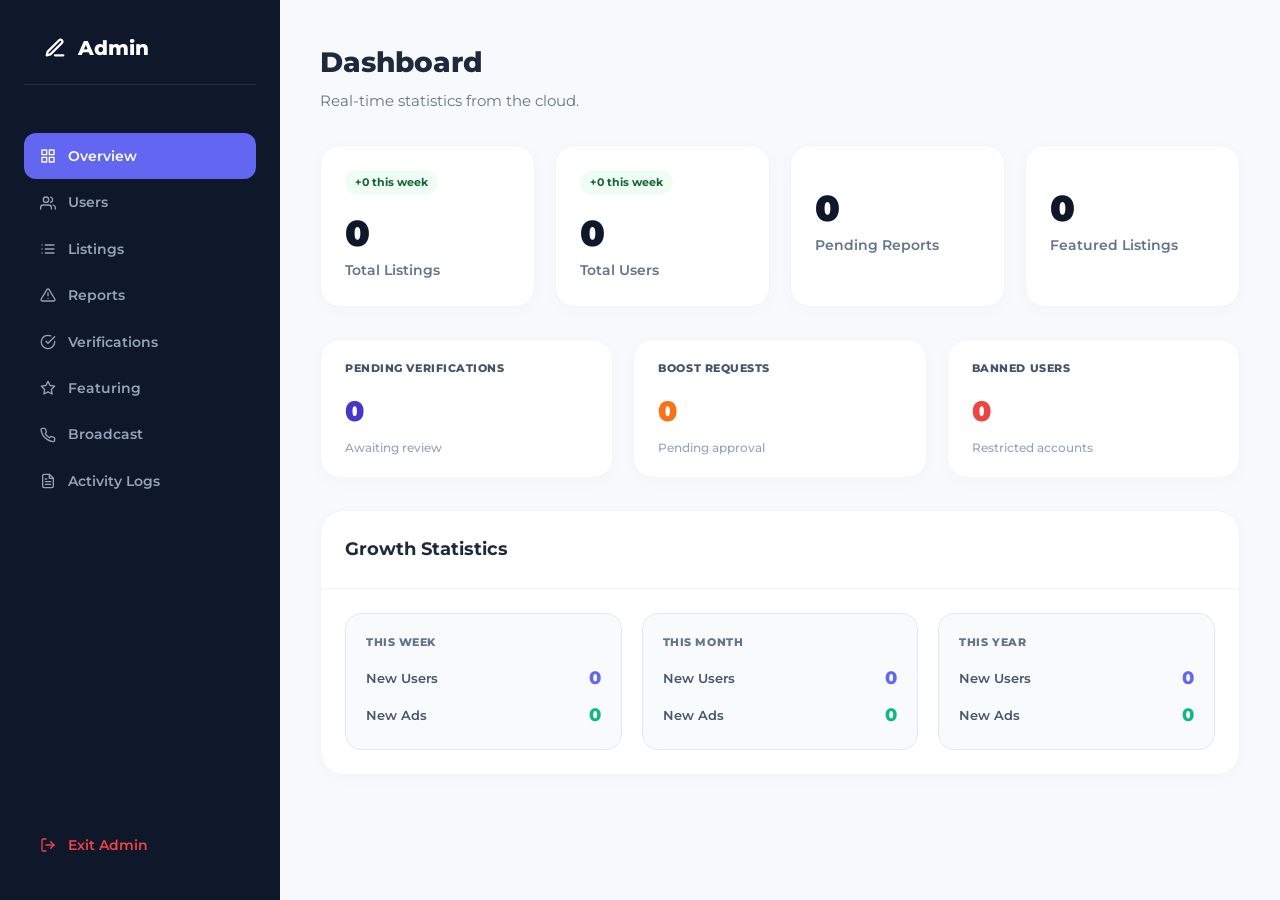
==== commit 17e228ae: "Admin Dashboard redesign, category-based listing management, and advanced filtering integration" ====
--- a/Admin/admin.html
+++ b/Admin/admin.html
@@ -128,50 +128,92 @@
                     <h1>Dashboard</h1>
                     <p>Real-time statistics from the cloud.</p>
                 </header>
-                <div class="stats-grid" id="statsGrid">
-                    <div class="stat-card">
-                        <div class="stat-lbl">Total Listings</div>
-                        <div class="stat-val" id="stat-ads">0</div>
-                    </div>
-                    <div class="stat-card">
-                        <div class="stat-lbl">Active Users</div>
-                        <div class="stat-val" id="stat-users">0</div>
-                    </div>
-                    <div class="stat-card">
-                        <div class="stat-lbl">Pending Reports</div>
-                        <div class="stat-val" id="stat-reports">0</div>
+                <div class="dashboard-grid">
+                    <div class="dashboard-card">
+                        <div class="card-top">
+                            <div class="growth-badge" id="badge-ads">+0 this week</div>
+                        </div>
+                        <div class="card-val" id="stat-ads">0</div>
+                        <div class="card-lbl">Total Listings</div>
+                    </div>
+                    <div class="dashboard-card">
+                        <div class="card-top">
+                            <div class="growth-badge" id="badge-users">+0 this week</div>
+                        </div>
+                        <div class="card-val" id="stat-users">0</div>
+                        <div class="card-lbl">Total Users</div>
+                    </div>
+                    <div class="dashboard-card">
+                        <div class="card-top"></div>
+                        <div class="card-val" id="stat-reports">0</div>
+                        <div class="card-lbl">Pending Reports</div>
+                    </div>
+                    <div class="dashboard-card">
+                        <div class="card-top"></div>
+                        <div class="card-val" id="stat-featured">0</div>
+                        <div class="card-lbl">Featured Listings</div>
+                    </div>
+                </div>
+
+                <div class="dashboard-secondary">
+                    <div class="focus-card">
+                        <div class="focus-title">Pending Verifications</div>
+                        <div class="focus-val" id="stat-verifications">0</div>
+                        <div class="focus-sub">Awaiting review</div>
+                    </div>
+                    <div class="focus-card">
+                        <div class="focus-title">Boost Requests</div>
+                        <div class="focus-val orange" id="stat-boosts">0</div>
+                        <div class="focus-sub">Pending approval</div>
+                    </div>
+                    <div class="focus-card">
+                        <div class="focus-title">Banned Users</div>
+                        <div class="focus-val red" id="stat-banned">0</div>
+                        <div class="focus-sub">Restricted accounts</div>
                     </div>
                 </div>
 
                 <div class="admin-card" style="margin-bottom: 24px;">
                     <div class="card-header">
                         <h2>Growth Statistics</h2>
-                        <span style="font-size: 12px; color: #64748b;">Past Week</span>
-                    </div>
-                    <div style="padding: 24px; display: grid; grid-template-columns: repeat(2, 1fr); gap: 20px;">
-                        <div
-                            style="background: #f8fafc; padding: 20px; border-radius: 16px; border: 1px solid #e2e8f0;">
-                            <div style="color: #64748b; font-size: 12px; font-weight: 700; text-transform: uppercase;">
-                                New Users (Past Week)</div>
-                            <div style="font-size: 24px; font-weight: 800; color: #6366f1; margin-top: 4px;"
-                                id="growth-users">0</div>
-                        </div>
-                        <div
-                            style="background: #f8fafc; padding: 20px; border-radius: 16px; border: 1px solid #e2e8f0;">
-                            <div style="color: #64748b; font-size: 12px; font-weight: 700; text-transform: uppercase;">
-                                New Listings (Past Week)</div>
-                            <div style="font-size: 24px; font-weight: 800; color: #10b981; margin-top: 4px;"
-                                id="growth-ads">0</div>
-                        </div>
-                    </div>
-                </div>
-
-                <div class="admin-card">
-                    <div class="card-header">
-                        <h2>Recent Activity</h2>
-                    </div>
-                    <div id="recentActivity">
-                        <p style="padding: 32px; text-align: center; color: #94a3b8">Syncing data...</p>
+                    </div>
+                    <div style="padding: 24px; display: grid; grid-template-columns: repeat(3, 1fr); gap: 20px;">
+                        <!-- THIS WEEK -->
+                        <div style="background: #f8fafc; padding: 20px; border-radius: 16px; border: 1px solid #e2e8f0;">
+                            <div style="color: #64748b; font-size: 11px; font-weight: 800; text-transform: uppercase; letter-spacing: 0.05em; margin-bottom: 12px;">This Week</div>
+                            <div style="display: flex; justify-content: space-between; align-items: center; margin-bottom: 8px;">
+                                <span style="font-size: 13px; color: #475569; font-weight: 600;">New Users</span>
+                                <span style="font-size: 18px; font-weight: 800; color: #6366f1;" id="growth-users-week">0</span>
+                            </div>
+                            <div style="display: flex; justify-content: space-between; align-items: center;">
+                                <span style="font-size: 13px; color: #475569; font-weight: 600;">New Ads</span>
+                                <span style="font-size: 18px; font-weight: 800; color: #10b981;" id="growth-ads-week">0</span>
+                            </div>
+                        </div>
+                        <!-- THIS MONTH -->
+                        <div style="background: #f8fafc; padding: 20px; border-radius: 16px; border: 1px solid #e2e8f0;">
+                            <div style="color: #64748b; font-size: 11px; font-weight: 800; text-transform: uppercase; letter-spacing: 0.05em; margin-bottom: 12px;">This Month</div>
+                            <div style="display: flex; justify-content: space-between; align-items: center; margin-bottom: 8px;">
+                                <span style="font-size: 13px; color: #475569; font-weight: 600;">New Users</span>
+                                <span style="font-size: 18px; font-weight: 800; color: #6366f1;" id="growth-users-month">0</span>
+                            </div>
+                            <div style="display: flex; justify-content: space-between; align-items: center;">
+                                <span style="font-size: 13px; color: #475569; font-weight: 600;">New Ads</span>
+                                <span style="font-size: 18px; font-weight: 800; color: #10b981;" id="growth-ads-month">0</span>
+                            </div>
+                        </div>
+                        <!-- THIS YEAR -->
+                        <div style="background: #f8fafc; padding: 20px; border-radius: 16px; border: 1px solid #e2e8f0;">
+                            <div style="color: #64748b; font-size: 11px; font-weight: 800; text-transform: uppercase; letter-spacing: 0.05em; margin-bottom: 12px;">This Year</div>
+                            <div style="display: flex; justify-content: space-between; align-items: center; margin-bottom: 8px;">
+                                <span style="font-size: 13px; color: #475569; font-weight: 600;">New Users</span>
+                                <span style="font-size: 18px; font-weight: 800; color: #6366f1;" id="growth-users-year">0</span>
+                            </div>
+                            <div style="display: flex; justify-content: space-between; align-items: center;">
+                                <span style="font-size: 13px; color: #475569; font-weight: 600;">New Ads</span>
+                                <span style="font-size: 18px; font-weight: 800; color: #10b981;" id="growth-ads-year">0</span>
+                            </div>
+                        </div>
                     </div>
                 </div>
             </section>
@@ -241,9 +283,22 @@
                 <div class="admin-card">
                     <div style="padding: 16px; border-bottom: 1px solid var(--admin-border);">
                         <input type="text" id="adSearch" autocomplete="off" name="admin_ad_search"
-                            placeholder="Search ads by Title, ID, Seller or Category..."
+                            placeholder="Search ads by Title, ID, Seller..."
                             style="width: 100%; padding: 12px; border: 1px solid var(--admin-border); border-radius: 8px; font-family: inherit;"
                             oninput="filterAds()">
+                    </div>
+                    <!-- LISTING CATEGORY TABS -->
+                    <div style="padding: 0 16px; border-bottom: 1px solid var(--admin-border); display: flex; gap: 4px; background: #fcfcfd; overflow-x: auto;">
+                        <button class="sub-tab active" onclick="switchListingTab('all', this)">All Listings</button>
+                        <button class="sub-tab" onclick="switchListingTab('phones', this)">Phones</button>
+                        <button class="sub-tab" onclick="switchListingTab('electronics', this)">Electronics</button>
+                        <button class="sub-tab" onclick="switchListingTab('vehicles', this)">Vehicles</button>
+                        <button class="sub-tab" onclick="switchListingTab('fashion', this)">Fashion</button>
+                        <button class="sub-tab" onclick="switchListingTab('other', this)">Other</button>
+                    </div>
+                    <!-- CATEGORY SPECIFIC FILTERS -->
+                    <div id="categoryFilterContainer" style="display:none; padding: 12px 16px; background: #f8fafc; border-bottom: 1px solid var(--admin-border); gap: 12px; align-items: center; flex-wrap: wrap;">
+                        <!-- Filters will be injected here -->
                     </div>
                     <table>
                         <thead>
--- a/Marketplace/style.css
+++ b/Marketplace/style.css
@@ -111,6 +111,10 @@
   display: none !important;
 }
 
+.btn-menu {
+  display: none;
+}
+
 .flex {
   display: flex;
 }
@@ -197,6 +201,11 @@
 
 .text-muted {
   color: var(--text-muted);
+}
+
+/* SIDE MENU DRAWER (HIDDEN BY DEFAULT) */
+.side-menu-overlay, .side-menu {
+  display: none;
 }
 
 .btn-back-nav {
@@ -324,13 +333,6 @@
   border-radius: var(--radius-full);
   padding: 2px 4px 2px 12px;
   transition: all 0.3s cubic-bezier(0.4, 0, 0.2, 1);
-  opacity: 0;
-  visibility: hidden;
-  transform: translateY(-10px);
-  pointer-events: none;
-}
-
-.topnav-search.visible {
   opacity: 1;
   visibility: visible;
   transform: translateY(0);
@@ -2802,8 +2804,10 @@
   }
 
   .hero-search button {
-    width: 100%;
-    padding: 14px;
+    width: 100% !important;
+    padding: 14px !important;
+    height: auto !important;
+    display: block !important;
   }
 
   .topnav-search {
@@ -2928,15 +2932,15 @@
 }
 
 .slider-btn {
-  width: 40px;
-  height: 40px;
+  width: 44px;
+  height: 44px;
   border-radius: 50%;
-  background: rgba(255, 255, 255, 0.8);
-  border: 1.5px solid var(--border);
+  background: white !important;
+  border: 1.5px solid var(--border) !important;
   display: flex;
   align-items: center;
   justify-content: center;
-  color: var(--text-secondary);
+  color: var(--text-secondary) !important;
   cursor: pointer;
   pointer-events: auto;
   transition: all 0.2s;
@@ -2944,9 +2948,10 @@
 }
 
 .slider-btn:hover {
-  background: var(--primary);
-  color: white;
-  border-color: var(--primary);
+  background: var(--primary) !important;
+  color: white !important;
+  border-color: var(--primary) !important;
+  transform: scale(1.1);
 }
 
 .dot {
@@ -3022,6 +3027,42 @@
    Covers: nav, hero, categories, cards, detail, profile,
            post-ad form, modals, footer — every detail.
 ============================================================ */
+/* ============================================================
+   SECURITY TICKER
+============================================================ */
+.security-ticker {
+  background: linear-gradient(135deg, var(--primary), var(--tertiary));
+  color: #fff;
+  padding: 8px 0;
+  overflow: hidden;
+  white-space: nowrap;
+  font-size: 14px;
+  font-weight: 800;
+  text-transform: uppercase;
+  letter-spacing: 1.5px;
+  z-index: 1000;
+  position: relative;
+  display: flex;
+  align-items: center;
+  margin-bottom: 0;
+}
+
+.ticker-content {
+  display: inline-block;
+  white-space: nowrap;
+  animation: ticker-slide 40s linear infinite;
+}
+
+.ticker-content span {
+  display: inline-block;
+  padding-right: 100px;
+}
+
+@keyframes ticker-slide {
+  from { transform: translateX(0); }
+  to { transform: translateX(-50%); }
+}
+
 @media (max-width: 768px) {
 
   /* ── GLOBAL ─────────────────────────────────────────────── */
@@ -3031,93 +3072,265 @@
 
   /* ── TOP NAV ────────────────────────────────────────────── */
   .topnav {
-    height: auto !important;
-    padding: 10px 14px !important;
-    flex-wrap: wrap;
-    gap: 8px;
-  }
-
+    height: 72px !important;
+    padding: 0 12px !important;
+    display: flex !important;
+    flex-wrap: nowrap !important; /* Force everything on one line */
+    align-items: center !important;
+    justify-content: flex-start !important;
+    gap: 8px !important;
+  }
+  
   .topnav-left {
-    width: 100%;
+    width: auto !important;
+    flex: 0 0 auto !important;
+    display: flex !important;
+    align-items: center !important;
+    gap: 4px !important;
+  }
+  
+  /* Hamburger Button */
+  .btn-menu {
+    display: flex !important;
+    align-items: center;
+    justify-content: center;
+    background: none;
+    border: none;
+    color: var(--text-primary);
+    cursor: pointer;
+    padding: 6px;
+    border-radius: 8px;
+    transition: background 0.2s;
+  }
+  .btn-menu:active { background: rgba(0,0,0,0.05); }
+
+  .btn-back-nav { display: none !important; }
+  
+  .topnav-logo img {
+    height: 52px !important; /* Slightly bigger while still fitting the single row */
+    width: auto !important;
+  }
+  
+  .topnav-search { 
+    display: flex !important; 
+    flex: 1 !important; /* Take remaining space */
+    order: 0 !important;
+    height: 40px !important;
+    margin: 0 !important;
+    border-radius: 12px !important;
+    background: #f1f5f9 !important;
+    border: 1px solid #e2e8f0 !important;
+    opacity: 0 !important;
+    visibility: hidden !important;
+    transform: translateY(-10px) !important;
+    pointer-events: none !important;
+  }
+
+  .topnav-search.visible {
+    opacity: 1 !important;
+    visibility: visible !important;
+    transform: translateY(0) !important;
+    pointer-events: all !important;
+  }
+
+  .topnav-search input {
+    font-size: 13px !important;
+    padding: 0 8px !important;
+  }
+
+  .btn-nav-search {
+    height: 34px !important;
+    width: 34px !important;
+    padding: 0 !important;
+    background: transparent !important;
+    color: var(--text-secondary) !important;
+  }
+  
+  .topnav-actions {
+    width: auto !important;
+    flex: 0 0 auto !important;
+    gap: 8px !important;
+    display: flex !important;
+    align-items: center !important;
+  }
+
+  /* Hide individual buttons - moved to Side Menu */
+  .nav-icon-btn, #authSection { display: none !important; }
+  
+  .btn-post-ad {
+    width: 38px !important;
+    height: 38px !important;
+    padding: 0 !important;
+    display: flex !important;
+    align-items: center !important;
+    justify-content: center !important;
+    font-size: 24px !important;
+    font-weight: 400 !important;
+    border-radius: 50% !important;
+    background: var(--primary) !important;
+    color: white !important;
+  }
+  .btn-post-ad span { display: none !important; }
+  
+  .safety-bubble { display: none !important; }
+
+  /* ── SIDE MENU DRAWER ────────────────────────────────────── */
+  .side-menu-overlay {
+    display: block !important;
+    position: fixed;
+    inset: 0;
+    background: rgba(0, 0, 0, 0.4);
+    backdrop-filter: blur(4px);
+    z-index: 2000;
+    opacity: 0;
+    visibility: hidden;
+    transition: all 0.3s ease;
+  }
+  .side-menu-overlay.active { opacity: 1; visibility: visible; }
+
+  .side-menu {
+    display: flex !important;
+    position: fixed;
+    top: 0;
+    right: -280px;
+    left: auto;
+    width: 280px;
+    height: 100%;
+    background: white;
+    z-index: 2001;
+    box-shadow: -4px 0 20px rgba(0,0,0,0.1);
+    transition: right 0.3s cubic-bezier(0.4, 0, 0.2, 1);
+    flex-direction: column;
+  }
+  .side-menu.active { right: 0; }
+
+  .side-menu-header {
+    padding: 20px;
+    display: flex;
+    align-items: center;
     justify-content: space-between;
-  }
-
-  .topnav-logo span {
-    font-size: 17px !important;
-    letter-spacing: -0.5px !important;
-  }
-
-  .topnav-search {
+    border-bottom: 1px solid #f1f5f9;
+  }
+
+  .side-menu-close {
+    background: none;
+    border: none;
+    font-size: 20px;
+    color: var(--text-secondary);
+    cursor: pointer;
+  }
+
+  .side-menu-body {
+    flex: 1;
+    padding: 12px;
+    overflow-y: auto;
+  }
+
+  .side-menu-section {
+    margin-bottom: 24px;
+    border-bottom: 1px solid #f1f5f9;
+    padding-bottom: 12px;
+  }
+  .side-menu-section:last-child { border: none; }
+
+  .side-menu-item {
+    display: flex;
+    align-items: center;
+    gap: 16px;
+    padding: 14px 16px;
+    border-radius: 12px;
+    color: var(--text-primary);
+    font-size: 15px;
+    font-weight: 600;
+    cursor: pointer;
+    transition: background 0.2s;
+  }
+  .side-menu-item:hover { background: #f8fafc; }
+  .side-menu-item:active { background: #f1f5f9; }
+
+  .side-menu-icon {
+    font-size: 20px;
+    width: 24px;
+    text-align: center;
+  }
+
+  .side-menu-footer {
+    padding: 20px;
+    border-top: 1px solid #f1f5f9;
+    font-size: 12px;
+    color: var(--text-muted);
+    text-align: center;
+  }
+
+  /* ── HERO ───────────────────────────────────────────────── */
+  .hero {
+    padding: 0 14px 24px 14px !important;
+  }
+
+  .hero h1 {
+    font-size: 26px !important;
+    margin-bottom: 8px !important;
+  }
+
+  .hero p {
+    font-size: 14px !important;
+    margin-bottom: 12px !important;
+  }
+
+  .hero-search { 
+    display: flex !important;
     width: 100% !important;
     max-width: none !important;
-    opacity: 1 !important;
-    visibility: visible !important;
-    transform: none !important;
-    pointer-events: all !important;
-    height: 42px !important;
+    margin-top: 20px !important;
+    height: 48px !important;
+    border-radius: 12px !important;
+    border: 1px solid #e2e8f0 !important;
+    background: white !important;
+    overflow: hidden !important;
+    box-shadow: 0 4px 12px rgba(0,0,0,0.05) !important;
+  }
+
+  .hero-search input {
+    height: 100% !important;
+    font-size: 14px !important;
+    padding: 0 16px !important;
+  }
+
+  .hero-search button {
+    display: none !important; /* On mobile, we usually don't need a text button in the input */
+  }
+
+  /* ── FOOTER ─────────────────────────────────────────────── */
+  footer { 
+    padding: 24px 14px !important;
+    text-align: center !important;
+  }
+  
+  .footer-content {
+    display: flex !important;
+    flex-direction: column !important;
+    gap: 16px !important;
+    align-items: center !important;
+  }
+  
+  .footer-copyright {
+    font-size: 11px !important;
+    color: var(--text-muted) !important;
+  }
+  
+  .footer-nav {
+    display: flex !important;
+    flex-wrap: wrap !important;
+    justify-content: center !important;
+    gap: 12px !important;
+    list-style: none !important;
+    padding: 0 !important;
     margin: 0 !important;
   }
-
-  .topnav-search input { font-size: 14px !important; }
-
-  .topnav-actions { gap: 8px !important; }
-
-  .btn-post-ad {
-    padding: 8px 14px !important;
+  
+  .footer-nav li a {
     font-size: 12px !important;
-  }
-
-  .btn-icon, .avatar-btn {
-    width: 34px !important;
-    height: 34px !important;
-  }
-
-  .safety-bubble { display: none !important; }
-
-  .btn-back-nav {
-    padding: 8px 14px !important;
-    font-size: 12px !important;
-    margin-bottom: 12px !important;
-  }
-
-  .topnav-logo img {
-    height: 44px !important;
-    width: auto !important;
-  }
-
-  /* ── HERO ───────────────────────────────────────────────── */
-  .hero {
-    padding: 36px 14px !important;
-  }
-
-  .hero h1 {
-    font-size: 24px !important;
-    letter-spacing: -0.3px !important;
-    margin-bottom: 8px !important;
-  }
-
-  .hero p {
-    font-size: 13px !important;
-    margin-bottom: 20px !important;
-  }
-
-  .hero-search {
-    border-radius: 16px !important;
-    flex-direction: row !important;
-    display: flex !important;
-    align-items: center !important;
-    height: 52px !important;
-    overflow: hidden !important;
-  }
-
-  .hero-search input {
-    padding: 12px 16px !important;
-    font-size: 14px !important;
-  }
-
-  .hero-search button {
-    padding: 0 18px !important;
-    font-size: 13px !important;
+    font-weight: 600 !important;
   }
 
   /* ── CATEGORIES ─────────────────────────────────────────── */
@@ -3497,6 +3710,68 @@
   footer { padding: 32px 14px !important; }
 }
 
+/* ============================================================
+   SEARCH SUGGESTIONS
+============================================================ */
+.search-suggestions {
+  position: absolute;
+  top: calc(100% + 8px);
+  left: 0;
+  right: 0;
+  background: white;
+  border-radius: 12px;
+  box-shadow: 0 10px 30px rgba(0,0,0,0.1);
+  border: 1px solid var(--border);
+  z-index: 1000;
+  max-height: 300px;
+  overflow-y: auto;
+  padding: 8px 0;
+}
+
+.side-menu, .side-menu-overlay {
+  display: none;
+}
+
+.search-suggestion-item {
+  padding: 10px 20px;
+  display: flex;
+  align-items: center;
+  gap: 12px;
+  cursor: pointer;
+  transition: background 0.2s;
+  font-size: 14px;
+  color: var(--text-primary);
+}
+
+.search-suggestion-item:hover {
+  background: #f8fafc;
+}
+
+.search-suggestion-item i {
+  color: var(--text-muted);
+  font-size: 14px;
+}
+
+.hidden {
+  display: none !important;
+}
+
+/* ── DESKTOP SPECIFIC ────────────────────────────────────── */
+@media (min-width: 769px) {
+  .hero-search {
+    display: none !important;
+  }
+  .btn-menu {
+    display: none !important;
+  }
+}
+
+@media (max-width: 768px) {
+  .hero-search {
+    display: flex !important;
+  }
+}
+
 /* ── EXTRA SMALL (≤ 380px) ──────────────────────────────── */
 @media (max-width: 380px) {
   .listings-grid {
--- a/Admin/admin-style.css
+++ b/Admin/admin-style.css
@@ -105,40 +105,121 @@
     font-size: 15px;
 }
 
-.stats-grid {
+/* OVERVIEW DASHBOARD */
+.dashboard-grid {
     display: grid;
-    grid-template-columns: repeat(auto-fit, minmax(240px, 1fr));
-    gap: 24px;
-    margin-bottom: 40px;
-}
-
-.stat-card {
+    grid-template-columns: repeat(4, 1fr);
+    gap: 20px;
+    margin-bottom: 32px;
+}
+
+.dashboard-card {
     background: white;
     border-radius: 20px;
     padding: 24px;
-    border: 1px solid #e2e8f0;
-    box-shadow: 0 4px 6px -1px rgba(0, 0, 0, 0.05);
-}
-
-.stat-val {
-    font-size: 32px;
-    font-weight: 800;
-    color: #1e293b;
-    margin: 8px 0;
-}
-
-.stat-lbl {
+    border: 1px solid #f1f5f9;
+    box-shadow: 0 4px 20px rgba(0,0,0,0.02);
+    position: relative;
+    transition: transform 0.2s;
+}
+
+.dashboard-card:hover {
+    transform: translateY(-2px);
+    box-shadow: 0 8px 25px rgba(0,0,0,0.05);
+}
+
+.card-top {
+    display: flex;
+    justify-content: space-between;
+    align-items: flex-start;
+    margin-bottom: 20px;
+}
+
+.icon-box {
+    width: 48px;
+    height: 48px;
+    border-radius: 12px;
+    display: flex;
+    align-items: center;
+    justify-content: center;
+    font-size: 20px;
+}
+
+.icon-box.blue { background: #eff6ff; color: #3b82f6; }
+.icon-box.purple { background: #f5f3ff; color: #8b5cf6; }
+.icon-box.red { background: #fef2f2; color: #ef4444; }
+.icon-box.yellow { background: #fffbeb; color: #f59e0b; }
+
+.growth-badge {
+    background: #f0fdf4;
+    color: #166534;
+    padding: 4px 10px;
+    border-radius: 20px;
+    font-size: 11px;
+    font-weight: 700;
+}
+
+.card-val {
+    font-size: 36px;
+    font-weight: 900;
+    color: #0f172a;
+    line-height: 1;
+}
+
+.card-lbl {
     color: #64748b;
     font-size: 14px;
     font-weight: 600;
+    margin-top: 8px;
+}
+
+/* Secondary Row */
+.dashboard-secondary {
+    display: grid;
+    grid-template-columns: repeat(3, 1fr);
+    gap: 20px;
+    margin-bottom: 32px;
+}
+
+.focus-card {
+    background: white;
+    border-radius: 20px;
+    padding: 20px 24px;
+    border: 1px solid #f1f5f9;
+    box-shadow: 0 4px 20px rgba(0,0,0,0.02);
+}
+
+.focus-title {
+    font-size: 11px;
+    font-weight: 800;
+    color: #475569;
+    text-transform: uppercase;
+    letter-spacing: 0.05em;
+    margin-bottom: 12px;
+}
+
+.focus-val {
+    font-size: 28px;
+    font-weight: 900;
+    color: #4338ca;
+    margin-bottom: 4px;
+}
+
+.focus-val.orange { color: #f97316; }
+.focus-val.red { color: #ef4444; }
+
+.focus-sub {
+    font-size: 12px;
+    color: #94a3b8;
+    font-weight: 500;
 }
 
 .admin-card {
     background: white;
-    border-radius: 20px;
-    border: 1px solid #e2e8f0;
+    border-radius: 24px;
+    border: 1px solid #f1f5f9;
     overflow: hidden;
-    box-shadow: 0 4px 6px -1px rgba(0, 0, 0, 0.05);
+    box-shadow: 0 4px 20px rgba(0,0,0,0.02);
 }
 
 .card-header {
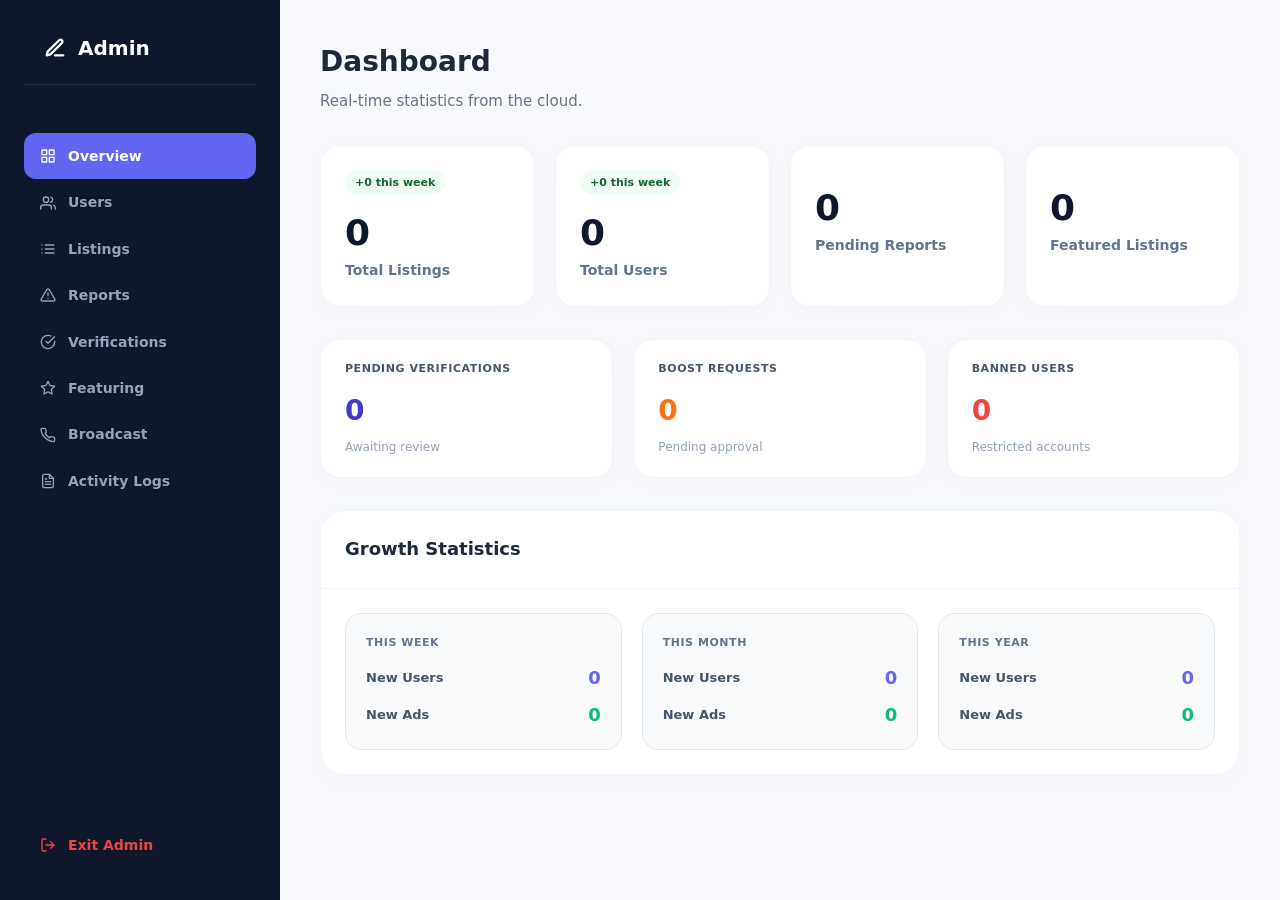
==== commit 1bc55be4: "Implement comprehensive security hardening: CSP, XSS protection, and Supabase RLS policies" ====
--- a/Admin/admin.html
+++ b/Admin/admin.html
@@ -5,6 +5,7 @@
     <meta charset="UTF-8">
     <meta name="viewport" content="width=device-width, initial-scale=1.0">
     <title>BUBU GEBEYA — Admin Console</title>
+    <meta http-equiv="Content-Security-Policy" content="default-src 'self'; script-src 'self' https://cdn.jsdelivr.net 'unsafe-inline'; style-src 'self' https://fonts.googleapis.com 'unsafe-inline'; font-src 'self' https://fonts.gstatic.com; img-src 'self' data: https://vkkktccqcphvppeopvmu.supabase.co; connect-src 'self' https://vkkktccqcphvppeopvmu.supabase.co; frame-src 'none';">
     <link href="https://fonts.googleapis.com/css2?family=Montserrat:wght@400;600;700;800;900&display=swap"
         rel="stylesheet">
     <link rel="stylesheet" href="../Marketplace/style.css">
--- a/Marketplace/style.css
+++ b/Marketplace/style.css
@@ -2791,23 +2791,8 @@
     padding: 40px 16px;
   }
 
-  .hero-search {
-    flex-wrap: wrap;
-    border-radius: var(--radius-lg);
-  }
-
-  .hero-search select {
-    border-left: none;
-    border-top: 1.5px solid var(--border);
-    width: 100%;
-    padding: 10px 16px;
-  }
-
-  .hero-search button {
-    width: 100% !important;
-    padding: 14px !important;
-    height: auto !important;
-    display: block !important;
+  .topnav-search {
+    display: none;
   }
 
   .topnav-search {
@@ -3249,9 +3234,16 @@
   .side-menu-item:active { background: #f1f5f9; }
 
   .side-menu-icon {
-    font-size: 20px;
+    display: flex;
+    align-items: center;
+    justify-content: center;
     width: 24px;
-    text-align: center;
+    height: 24px;
+    color: var(--text-secondary);
+    transition: color 0.2s;
+  }
+  .side-menu-item:hover .side-menu-icon {
+    color: var(--primary);
   }
 
   .side-menu-footer {
@@ -3297,7 +3289,12 @@
   }
 
   .hero-search button {
-    display: none !important; /* On mobile, we usually don't need a text button in the input */
+    display: flex !important;
+    padding: 0 16px !important;
+  }
+  
+  .search-btn-text {
+    display: none !important;
   }
 
   /* ── FOOTER ─────────────────────────────────────────────── */
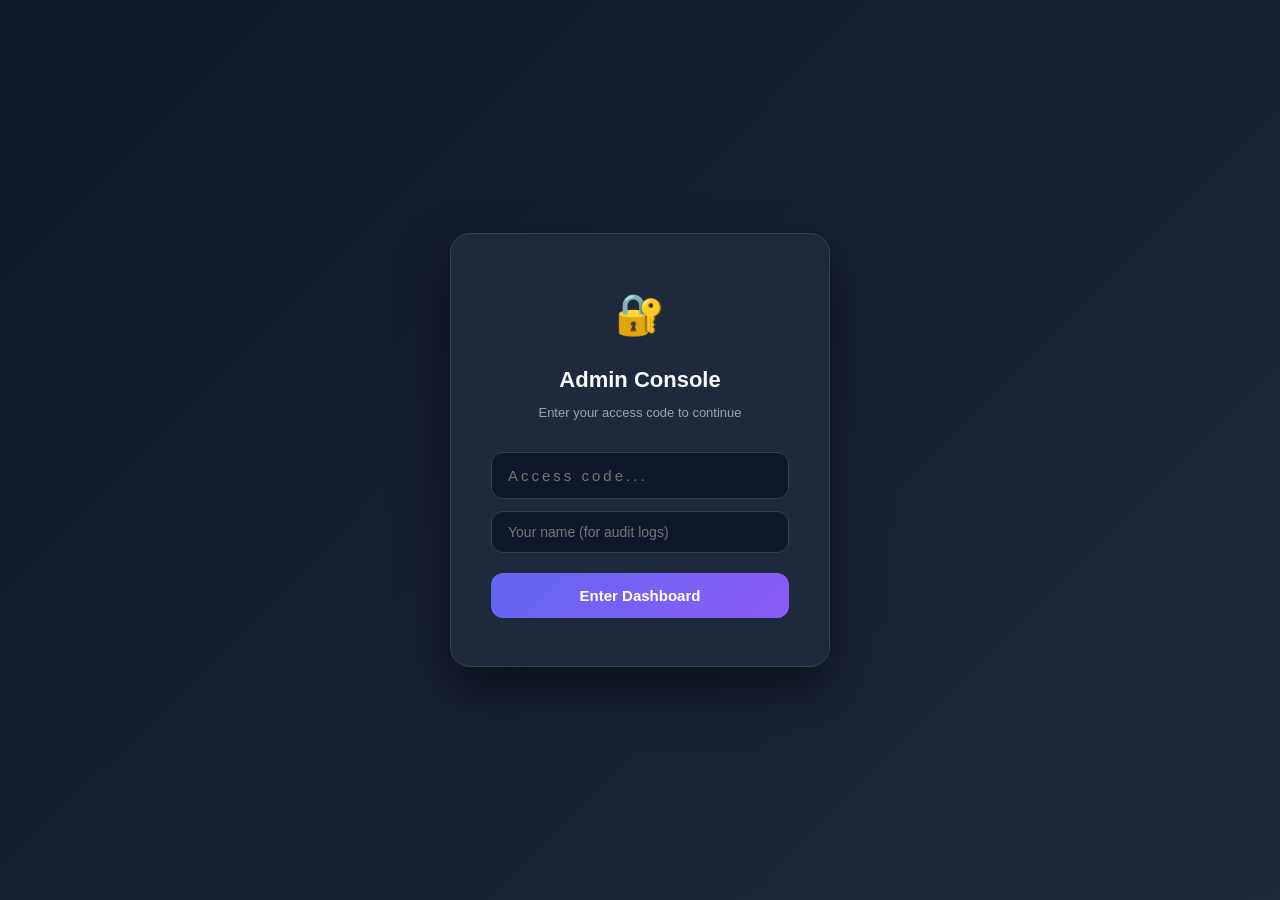
==== commit 480b12bd: "Security fixes: admin auth gate, XSS sanitization, console.log guard, noopener links" ====
--- a/Admin/admin.html
+++ b/Admin/admin.html
@@ -15,8 +15,46 @@
 
 <body>
 
-    <!-- Dashboard Layout -->
-    <div class="admin-layout">
+    <!-- ============================================================
+         ADMIN LOGIN GATE — Blocks access until password is entered
+    ============================================================ -->
+    <div id="adminLoginGate" style="
+        position: fixed; inset: 0; z-index: 9999;
+        background: linear-gradient(135deg, #0f172a 0%, #1e293b 100%);
+        display: flex; align-items: center; justify-content: center;
+        font-family: 'Montserrat', sans-serif;">
+        <div style="
+            background: #1e293b; border: 1px solid #334155;
+            border-radius: 20px; padding: 48px 40px; width: 100%; max-width: 380px;
+            box-shadow: 0 25px 50px rgba(0,0,0,0.5); text-align: center;">
+            <div style="font-size: 40px; margin-bottom: 16px;">🔐</div>
+            <h1 style="color: #f8fafc; font-size: 22px; font-weight: 800; margin: 0 0 6px;">Admin Console</h1>
+            <p style="color: #94a3b8; font-size: 13px; margin: 0 0 28px;">Enter your access code to continue</p>
+            <input id="adminPasswordInput" type="password" placeholder="Access code..."
+                style="width: 100%; padding: 14px 16px; border-radius: 12px; border: 1.5px solid #334155;
+                       background: #0f172a; color: #f8fafc; font-size: 15px; font-family: inherit;
+                       outline: none; box-sizing: border-box; margin-bottom: 12px; letter-spacing: 3px;"
+                onkeydown="if(event.key==='Enter') checkAdminLogin()" />
+            <div id="adminLoginError" style="color: #ef4444; font-size: 12px; font-weight: 600; margin-bottom: 12px; display: none;">
+                ✗ Incorrect access code. Try again.
+            </div>
+            <input id="adminNameInput" type="text" placeholder="Your name (for audit logs)"
+                style="width: 100%; padding: 12px 16px; border-radius: 12px; border: 1.5px solid #334155;
+                       background: #0f172a; color: #f8fafc; font-size: 14px; font-family: inherit;
+                       outline: none; box-sizing: border-box; margin-bottom: 20px;"
+                onkeydown="if(event.key==='Enter') checkAdminLogin()" />
+            <button onclick="checkAdminLogin()" style="
+                width: 100%; padding: 14px; background: linear-gradient(135deg, #6366f1, #8b5cf6);
+                color: white; border: none; border-radius: 12px; font-size: 15px;
+                font-weight: 800; font-family: inherit; cursor: pointer;
+                transition: opacity 0.2s;" onmouseover="this.style.opacity='0.9'" onmouseout="this.style.opacity='1'">
+                Enter Dashboard
+            </button>
+        </div>
+    </div>
+
+    <!-- Dashboard Layout (hidden until authenticated) -->
+    <div class="admin-layout" id="adminDashboard" style="display:none;">
         <aside class="admin-sidebar">
             <div class="admin-logo">
                 <svg width="22" height="22" viewBox="0 0 24 24" fill="none" stroke="currentColor" stroke-width="2.5"
@@ -646,6 +684,7 @@
         </div>
     </div>
 
+    <script src="../Marketplace/supabase.js"></script>
     <script src="admin-script.js"></script>
 </body>
 
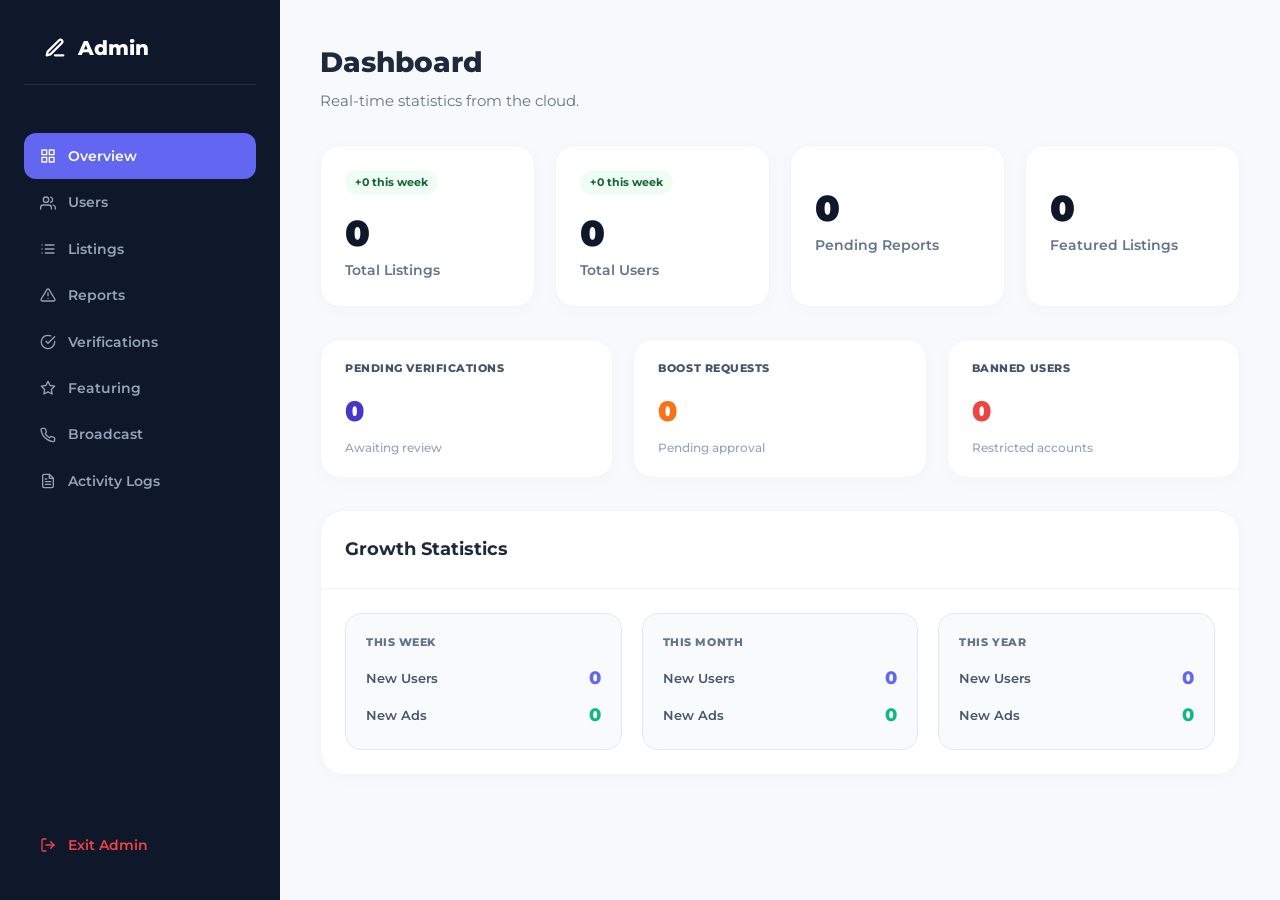
==== commit f28cb682: "Refine Marketplace UI, update Admin console, and stabilize state logic" ====
--- a/Admin/admin.html
+++ b/Admin/admin.html
@@ -5,56 +5,31 @@
     <meta charset="UTF-8">
     <meta name="viewport" content="width=device-width, initial-scale=1.0">
     <title>BUBU GEBEYA — Admin Console</title>
-    <meta http-equiv="Content-Security-Policy" content="default-src 'self'; script-src 'self' https://cdn.jsdelivr.net 'unsafe-inline'; style-src 'self' https://fonts.googleapis.com 'unsafe-inline'; font-src 'self' https://fonts.gstatic.com; img-src 'self' data: https://vkkktccqcphvppeopvmu.supabase.co; connect-src 'self' https://vkkktccqcphvppeopvmu.supabase.co; frame-src 'none';">
+    <link rel="icon" href="data:image/svg+xml,%3Csvg xmlns='http://www.w3.org/2000/svg' viewBox='0 0 24 24' fill='%236366f1'%3E%3Cpath d='M18 6h-2c0-2.21-1.79-4-4-4S8 3.79 8 6H6c-1.1 0-2 .9-2 2v12c0 1.1.9 2 2 2h12c1.1 0 2-.9 2-2V8c0-1.1-.9-2-2-2zm-6-2c1.1 0 2 .9 2 2h-4c0-1.1.9-2 2-2zm6 16H6V8h2v2c0 .55.45 1 1 1s1-.45 1-1V8h4v2c0 .55.45 1 1 1s1-.45 1-1V8h2v12z'/%3E%3C/svg%3E" type="image/svg+xml" />
+    <!-- SECURITY: Strict Content Security Policy (Disabled for Local Dev) -->
+    <!-- <meta http-equiv="Content-Security-Policy" content="default-src 'self'; script-src 'self' https://cdn.jsdelivr.net 'unsafe-inline' 'unsafe-eval'; style-src 'self' https://fonts.googleapis.com 'unsafe-inline'; font-src 'self' https://fonts.gstatic.com; img-src 'self' data: https://vkkktccqcphvppeopvmu.supabase.co https://via.placeholder.com; connect-src 'self' https://vkkktccqcphvppeopvmu.supabase.co wss://vkkktccqcphvppeopvmu.supabase.co ws://127.0.0.1:* ws://localhost:* http://127.0.0.1:* http://localhost:*; frame-src 'none';"> -->
     <link href="https://fonts.googleapis.com/css2?family=Montserrat:wght@400;600;700;800;900&display=swap"
         rel="stylesheet">
     <link rel="stylesheet" href="../Marketplace/style.css">
     <link rel="stylesheet" href="admin-style.css">
     <script src="https://cdn.jsdelivr.net/npm/chart.js"></script>
+    <script>
+        // Force unregister any rogue Service Workers blocking API calls
+        if ('serviceWorker' in navigator) {
+            navigator.serviceWorker.getRegistrations().then(function(registrations) {
+                for(let registration of registrations) {
+                    registration.unregister();
+                    console.log('Unregistered rogue service worker.');
+                }
+            });
+        }
+    </script>
 </head>
 
 <body>
 
-    <!-- ============================================================
-         ADMIN LOGIN GATE — Blocks access until password is entered
-    ============================================================ -->
-    <div id="adminLoginGate" style="
-        position: fixed; inset: 0; z-index: 9999;
-        background: linear-gradient(135deg, #0f172a 0%, #1e293b 100%);
-        display: flex; align-items: center; justify-content: center;
-        font-family: 'Montserrat', sans-serif;">
-        <div style="
-            background: #1e293b; border: 1px solid #334155;
-            border-radius: 20px; padding: 48px 40px; width: 100%; max-width: 380px;
-            box-shadow: 0 25px 50px rgba(0,0,0,0.5); text-align: center;">
-            <div style="font-size: 40px; margin-bottom: 16px;">🔐</div>
-            <h1 style="color: #f8fafc; font-size: 22px; font-weight: 800; margin: 0 0 6px;">Admin Console</h1>
-            <p style="color: #94a3b8; font-size: 13px; margin: 0 0 28px;">Enter your access code to continue</p>
-            <input id="adminPasswordInput" type="password" placeholder="Access code..."
-                style="width: 100%; padding: 14px 16px; border-radius: 12px; border: 1.5px solid #334155;
-                       background: #0f172a; color: #f8fafc; font-size: 15px; font-family: inherit;
-                       outline: none; box-sizing: border-box; margin-bottom: 12px; letter-spacing: 3px;"
-                onkeydown="if(event.key==='Enter') checkAdminLogin()" />
-            <div id="adminLoginError" style="color: #ef4444; font-size: 12px; font-weight: 600; margin-bottom: 12px; display: none;">
-                ✗ Incorrect access code. Try again.
-            </div>
-            <input id="adminNameInput" type="text" placeholder="Your name (for audit logs)"
-                style="width: 100%; padding: 12px 16px; border-radius: 12px; border: 1.5px solid #334155;
-                       background: #0f172a; color: #f8fafc; font-size: 14px; font-family: inherit;
-                       outline: none; box-sizing: border-box; margin-bottom: 20px;"
-                onkeydown="if(event.key==='Enter') checkAdminLogin()" />
-            <button onclick="checkAdminLogin()" style="
-                width: 100%; padding: 14px; background: linear-gradient(135deg, #6366f1, #8b5cf6);
-                color: white; border: none; border-radius: 12px; font-size: 15px;
-                font-weight: 800; font-family: inherit; cursor: pointer;
-                transition: opacity 0.2s;" onmouseover="this.style.opacity='0.9'" onmouseout="this.style.opacity='1'">
-                Enter Dashboard
-            </button>
-        </div>
-    </div>
-
-    <!-- Dashboard Layout (hidden until authenticated) -->
-    <div class="admin-layout" id="adminDashboard" style="display:none;">
+    <!-- Dashboard Layout -->
+    <div class="admin-layout">
         <aside class="admin-sidebar">
             <div class="admin-logo">
                 <svg width="22" height="22" viewBox="0 0 24 24" fill="none" stroke="currentColor" stroke-width="2.5"
@@ -684,7 +659,6 @@
         </div>
     </div>
 
-    <script src="../Marketplace/supabase.js"></script>
     <script src="admin-script.js"></script>
 </body>
 
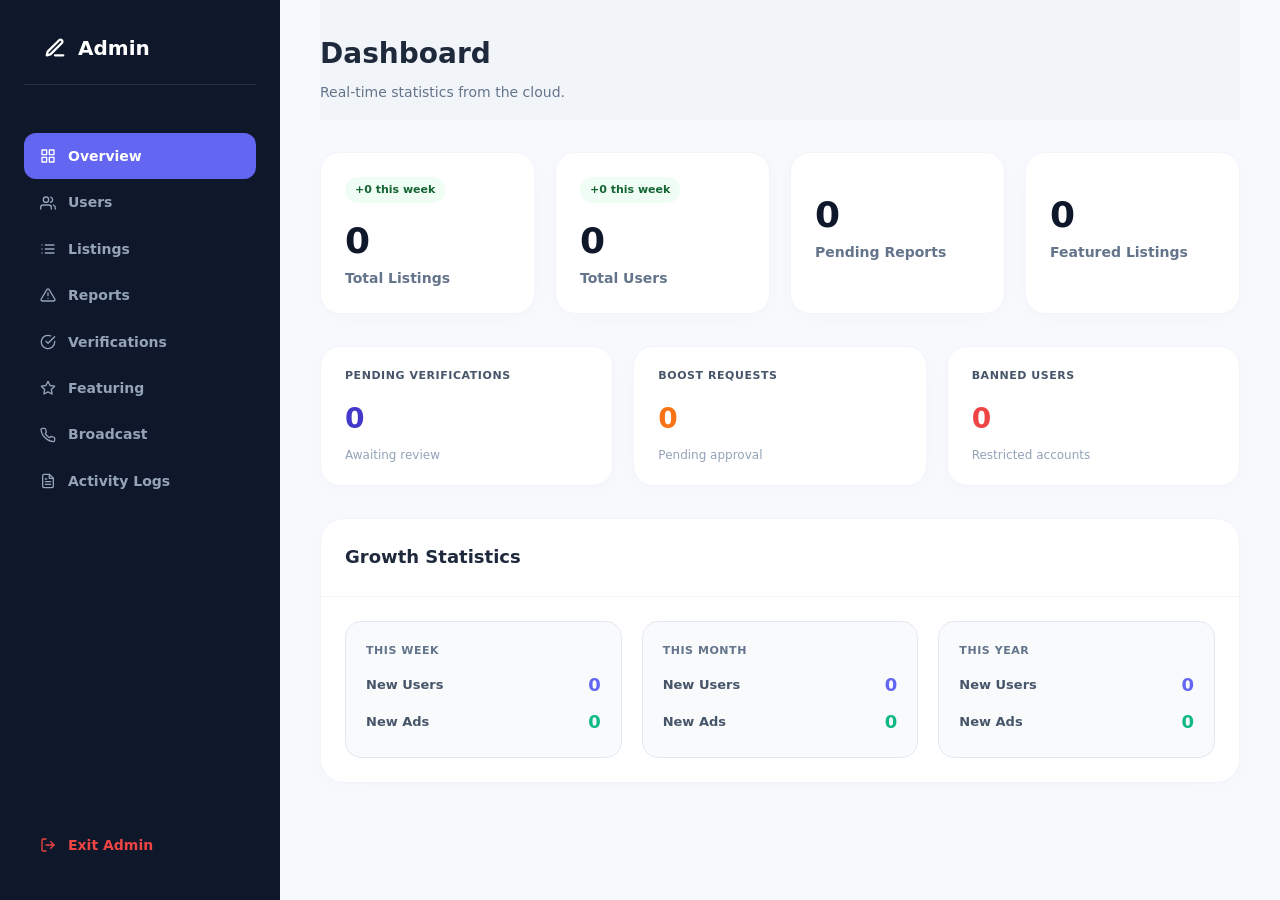
==== commit 69d797b8: "feat: implement image cropping hardening, admin bulk delete, and sticky glassmorphism headers" ====
--- a/Admin/admin.html
+++ b/Admin/admin.html
@@ -286,11 +286,17 @@
                 <header class="admin-header">
                     <div style="display: flex; justify-content: space-between; align-items: center; width: 100%;">
                         <h1>Listing Management</h1>
-                        <div id="listingFilterInfo"
-                            style="display:none; align-items:center; gap:12px; background:#e0e7ff; padding:8px 16px; border-radius:12px;">
-                            <span style="font-size:13px; color:#4338ca; font-weight:700;">Filtered by User</span>
-                            <button class="btn-action" style="background:#4338ca; color:white; font-size:11px;"
-                                onclick="clearListingFilter()">Clear & Show All</button>
+                        <div style="display: flex; align-items: center; gap: 16px;">
+                            <button id="bulkDeleteBtn" class="btn-bulk-delete" onclick="deleteSelectedAds()">
+                                <svg width="14" height="14" viewBox="0 0 24 24" fill="none" stroke="currentColor" stroke-width="3" stroke-linecap="round" stroke-linejoin="round"><path d="M3 6h18"></path><path d="M19 6v14c0 1-1 2-2 2H7c-1 0-2-1-2-2V6"></path><path d="M8 6V4c0-1 1-2 2-2h4c1 0 2 1 2 2v2"></path></svg>
+                                Delete Selected (<span id="selectedAdsCount">0</span>)
+                            </button>
+                            <div id="listingFilterInfo"
+                                style="display:none; align-items:center; gap:12px; background:#e0e7ff; padding:8px 16px; border-radius:12px;">
+                                <span style="font-size:13px; color:#4338ca; font-weight:700;">Filtered by User</span>
+                                <button class="btn-action" style="background:#4338ca; color:white; font-size:11px;"
+                                    onclick="clearListingFilter()">Clear & Show All</button>
+                            </div>
                         </div>
                     </div>
                 </header>
@@ -317,6 +323,9 @@
                     <table>
                         <thead>
                             <tr>
+                                <th style="width: 40px; text-align: center; padding-left: 16px;">
+                                    <input type="checkbox" id="selectAllAds" class="admin-checkbox" onchange="toggleSelectAllAds(this.checked)">
+                                </th>
                                 <th>Ad Details</th>
                                 <th>Seller</th>
                                 <th>Price</th>
--- a/Marketplace/style.css
+++ b/Marketplace/style.css
@@ -478,8 +478,8 @@
   content: '';
   position: absolute;
   inset: 0;
-  background: url('/images/hero-bg.jpg') center/cover;
-  opacity: .08;
+  background: radial-gradient(circle at top right, rgba(99, 102, 241, 0.1), transparent);
+  opacity: .5;
 }
 
 .hero-content {
@@ -1740,65 +1740,79 @@
 ============================================================ */
 .profile-layout {
   display: grid;
-  grid-template-columns: 280px 1fr;
-  gap: 20px;
-  padding: 16px 0 48px;
+  grid-template-columns: 320px 1fr;
+  gap: 32px;
+  padding: 32px 0 64px;
   align-items: start;
 }
 
 .profile-card {
   background: var(--bg-card);
-  border: 1.5px solid var(--border);
-  border-radius: var(--radius-lg);
+  border: 1px solid var(--border);
+  border-radius: var(--radius-xl);
   overflow: hidden;
-  box-shadow: var(--shadow-sm);
+  box-shadow: var(--shadow-lg);
+  display: flex;
+  flex-direction: column;
+  height: 100%; /* Ensure it fills container if needed */
 }
 
 .profile-card-cover {
-  height: 40px; /* Reduced from 60px */
+  height: 60px;
   background: linear-gradient(135deg, var(--primary), var(--tertiary));
+  position: relative;
 }
 
 .profile-card-body {
-  padding: 0 16px 16px;
+  padding: 0 24px 24px;
+  display: flex;
+  flex-direction: column;
+  flex: 1;
 }
 
 .profile-avatar-wrap {
-  margin-top: -36px; /* Half of avatar height to overlap cover */
-  margin-bottom: 8px;
+  margin-top: -40px;
+  margin-bottom: 12px;
   display: flex;
   flex-direction: column;
   align-items: center;
+  position: relative;
+  z-index: 2;
 }
 
 .profile-avatar, #profileAvatarDisplay {
-  width: 72px;
-  height: 72px;
-  border-radius: 50%;
-  background: linear-gradient(135deg, var(--primary-dark), var(--tertiary));
+  width: 80px;
+  height: 80px;
+  border-radius: 24px;
+  background: linear-gradient(135deg, var(--primary), var(--tertiary));
   display: flex;
   align-items: center;
   justify-content: center;
-  font-size: 28px;
-  font-weight: 700;
+  font-size: 48px;
+  font-weight: 800;
   color: white;
-  border: 3px solid var(--bg-card);
-  box-shadow: var(--shadow-sm);
+  border: 6px solid var(--bg-card);
+  box-shadow: 0 10px 25px rgba(99, 102, 241, 0.2);
   object-fit: cover;
+  transition: all 0.3s cubic-bezier(0.4, 0, 0.2, 1);
+}
+
+.profile-avatar:hover {
+  transform: scale(1.08) rotate(2deg);
+  box-shadow: 0 15px 35px rgba(99, 102, 241, 0.3);
 }
 
 .profile-info-header {
   text-align: center;
-  padding-bottom: 12px;
-  border-bottom: 1px solid var(--border-light);
-  margin-bottom: 12px;
+  margin-bottom: 16px;
 }
 
 .profile-name {
-  font-size: 18px;
-  font-weight: 800;
+  font-size: 24px;
+  font-weight: 900;
   color: var(--text-primary);
-  margin-top: 4px;
+  letter-spacing: -0.5px;
+  margin-bottom: 4px;
 }
 
 .profile-joined {
@@ -1829,9 +1843,10 @@
 }
 
 .profile-joined {
-  font-size: 14px;
-  color: var(--text-muted);
-  margin-bottom: 0;
+  font-size: 13px;
+  color: var(--text-secondary);
+  font-weight: 500;
+  opacity: 0.8;
 }
 
 .profile-stats {
@@ -1859,15 +1874,32 @@
   display: flex;
   flex-direction: column;
   gap: 8px;
+  margin-bottom: 16px;
+  background: #f8fafc;
+  padding: 12px;
+  border-radius: 12px;
+  border: 1px solid #f1f5f9;
 }
 
 .profile-info-item {
   display: flex;
-  align-items: center;
-  gap: 12px;
-  font-size: 15px;
-  font-weight: 500;
-  color: var(--text-secondary);
+  flex-direction: column;
+  gap: 2px;
+}
+
+.profile-info-label {
+  font-size: 10px;
+  font-weight: 800;
+  color: var(--text-muted);
+  text-transform: uppercase;
+  letter-spacing: 0.5px;
+}
+
+.profile-info-value {
+  font-size: 14px;
+  font-weight: 700;
+  color: var(--text-primary);
+  word-break: break-all;
 }
 
 .profile-info-item span:first-child {
@@ -2541,6 +2573,63 @@
   border-radius: 0 var(--radius-full) var(--radius-full) 0;
   box-shadow: 2px 2px 6px rgba(0, 0, 0, .2);
   letter-spacing: .3px;
+}
+
+/* SKELETON LOADING */
+.skeleton {
+  background: #e2e8f0;
+  background: linear-gradient(110deg, #eceff1 8%, #f5f7f9 18%, #eceff1 33%);
+  border-radius: 4px;
+  background-size: 200% 100%;
+  animation: shimmer 1.5s linear infinite;
+}
+
+@keyframes shimmer {
+  to {
+    background-position-x: -200%;
+  }
+}
+
+.skeleton-card {
+  background: white;
+  border: 1.5px solid var(--border);
+  border-radius: 4px;
+  overflow: hidden;
+  height: 380px;
+  display: flex;
+  flex-direction: column;
+}
+
+.skeleton-img {
+  width: 100%;
+  aspect-ratio: 4/3;
+}
+
+.skeleton-body {
+  padding: 12px;
+  flex: 1;
+  display: flex;
+  flex-direction: column;
+  gap: 12px;
+}
+
+.skeleton-title {
+  height: 18px;
+  width: 80%;
+  border-radius: 4px;
+}
+
+.skeleton-text {
+  height: 14px;
+  width: 60%;
+  border-radius: 4px;
+}
+
+.skeleton-price {
+  height: 24px;
+  width: 40%;
+  border-radius: 6px;
+  margin-top: auto;
 }
 
 /* EMPTY STATE */
--- a/Admin/admin-style.css
+++ b/Admin/admin-style.css
@@ -1,10 +1,19 @@
+* {
+    box-sizing: border-box;
+}
+
 :root {
     --admin-primary: #0f172a;
     --admin-accent: #6366f1;
 }
 
-body {
+html, body {
+    margin: 0;
+    padding: 0;
+    font-family: 'Inter', system-ui, -apple-system, sans-serif;
     background: #f1f5f9;
+    color: #1e293b;
+    overflow: hidden;
 }
 
 .admin-layout {
@@ -85,24 +94,79 @@
 }
 
 .admin-main {
-    padding: 40px;
+    height: 100vh;
+    padding: 0 40px 40px 40px;
     overflow-y: auto;
+    scroll-behavior: smooth;
+    position: relative;
 }
 
 .admin-header {
     margin-bottom: 32px;
+    position: sticky;
+    top: 0;
+    background: rgba(241, 245, 249, 0.95);
+    backdrop-filter: blur(12px);
+    -webkit-backdrop-filter: blur(12px);
+    z-index: 1000;
+    padding: 32px 0 16px 0;
+    width: 100%;
+    border-bottom: 1px solid transparent;
+    transition: all 0.3s cubic-bezier(0.4, 0, 0.2, 1);
+}
+
+.admin-header.stuck {
+    padding: 12px 0;
+    background: rgba(255, 255, 255, 0.8);
+    border-bottom: 1px solid #e2e8f0;
+    box-shadow: 0 10px 15px -3px rgba(0, 0, 0, 0.04);
 }
 
 .admin-header h1 {
     font-size: 28px;
     font-weight: 800;
     color: #1e293b;
-    margin-bottom: 4px;
+    margin: 0;
 }
 
 .admin-header p {
     color: #64748b;
-    font-size: 15px;
+    font-size: 14px;
+    margin-top: 4px;
+}
+
+/* Bulk actions button styling */
+.btn-bulk-delete {
+    background: #fee2e2;
+    color: #b91c1c;
+    border: 1px solid #fecaca;
+    padding: 8px 16px;
+    border-radius: 10px;
+    font-weight: 700;
+    font-size: 13px;
+    cursor: pointer;
+    display: none; /* Hidden by default until items selected */
+    align-items: center;
+    gap: 8px;
+    transition: all 0.2s;
+}
+
+.btn-bulk-delete:hover {
+    background: #ef4444;
+    color: white;
+    transform: translateY(-1px);
+}
+
+.btn-bulk-delete.show {
+    display: flex;
+}
+
+/* Custom Checkbox Styling */
+.admin-checkbox {
+    width: 18px;
+    height: 18px;
+    cursor: pointer;
+    accent-color: var(--admin-accent);
 }
 
 /* OVERVIEW DASHBOARD */
@@ -262,6 +326,14 @@
     background: #f8fafc;
 }
 
+tr.row-selected {
+    background: #eff6ff !important;
+}
+
+tr.row-selected:hover {
+    background: #dbeafe !important;
+}
+
 .admin-badge {
     padding: 4px 10px;
     border-radius: 8px;
@@ -310,6 +382,8 @@
     background: #fee2e2;
     color: #b91c1c;
 }
+
+
 
 .btn-delete:hover {
     background: #ef4444;
